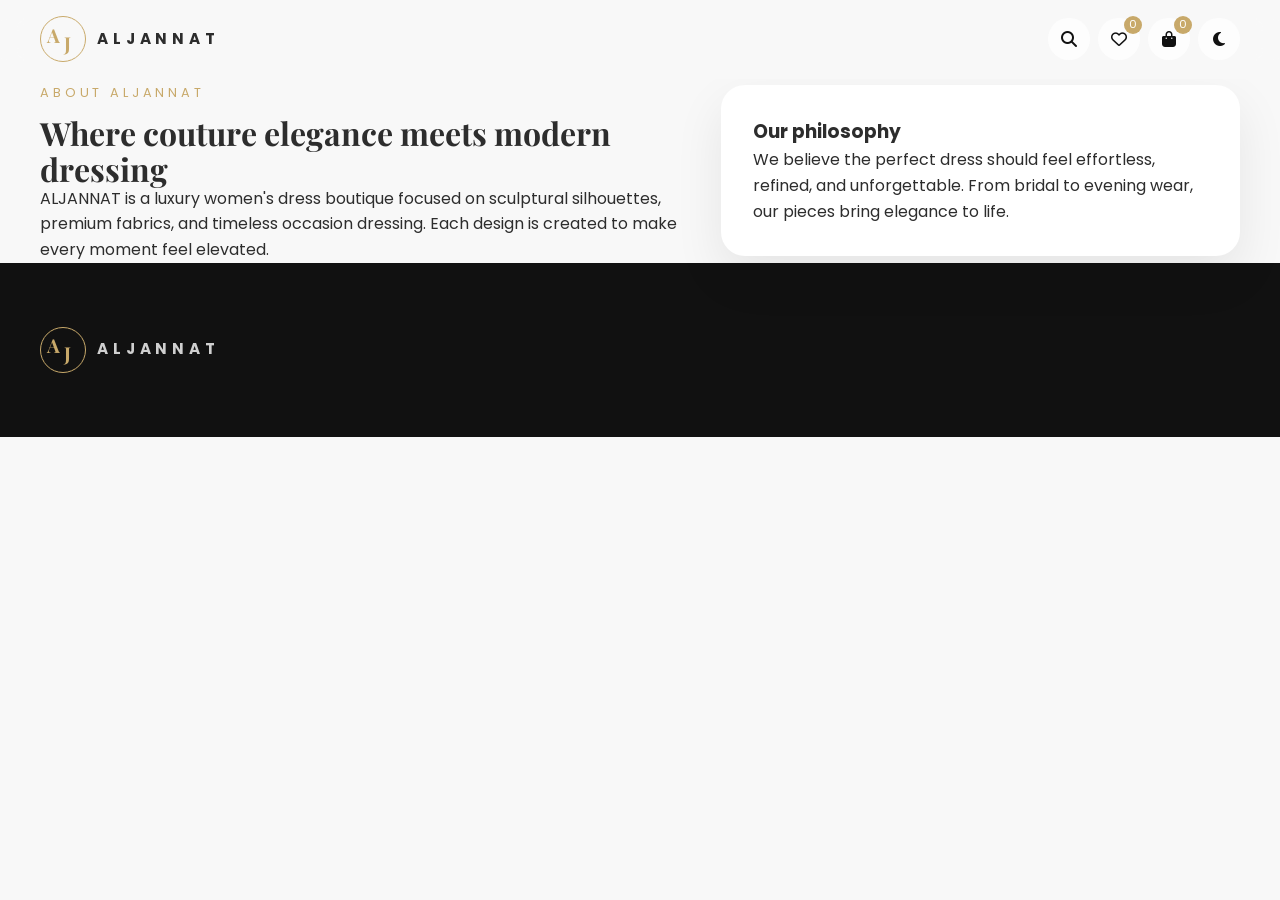
==== about.html @ 2c660793 "Initial project upload" ====
<!DOCTYPE html>
<html lang="en">
  <head>
    <meta charset="UTF-8" />
    <meta name="viewport" content="width=device-width, initial-scale=1.0" />
    <title>About | ALJANNAT</title>
    <meta name="description" content="Learn more about the ALJANNAT fashion philosophy and craft." />
    <link rel="preconnect" href="https://fonts.googleapis.com" />
    <link rel="preconnect" href="https://fonts.gstatic.com" crossorigin />
    <link href="https://fonts.googleapis.com/css2?family=Poppins:wght@300;400;500;600;700&family=Playfair+Display:wght@500;600;700;800&display=swap" rel="stylesheet" />
    <link rel="stylesheet" href="https://cdnjs.cloudflare.com/ajax/libs/font-awesome/6.5.2/css/all.min.css" />
    <link rel="stylesheet" href="css/style.css" />
    <link rel="stylesheet" href="css/responsive.css" />
    <link rel="stylesheet" href="css/animations.css" />
  </head>
  <body data-page="about">
    <div class="loading-screen" aria-hidden="true">
      <div class="loader"></div>
    </div>

    <div class="site-shell">
      <header class="site-header">
        <div class="container nav-wrap">
          <a href="index.html" class="brand" aria-label="ALJANNAT home">
            <span class="brand-mark">
              <span class="brand-a">A</span>
              <span class="brand-j">J</span>
            </span>
            <span class="brand-name">ALJANNAT</span>
          </a>
          <div class="nav-actions">
            <button class="icon-btn search-toggle" aria-label="Open search"><i class="fa-solid fa-magnifying-glass"></i></button>
            <a href="wishlist.html" class="icon-btn"><i class="fa-regular fa-heart"></i><span class="count-pill wishlist-count">0</span></a>
            <a href="cart.html" class="icon-btn"><i class="fa-solid fa-bag-shopping"></i><span class="count-pill cart-count">0</span></a>
            <button class="icon-btn theme-toggle" aria-label="Toggle dark mode"><i class="fa-solid fa-moon"></i></button>
          </div>
        </div>
      </header>

      <main class="page-section">
        <div class="container about-grid">
          <div class="reveal">
            <p class="eyebrow">About ALJANNAT</p>
            <h1>Where couture elegance meets modern dressing</h1>
            <p>ALJANNAT is a luxury women's dress boutique focused on sculptural silhouettes, premium fabrics, and timeless occasion dressing. Each design is created to make every moment feel elevated.</p>
          </div>
          <div class="about-card reveal">
            <h3>Our philosophy</h3>
            <p>We believe the perfect dress should feel effortless, refined, and unforgettable. From bridal to evening wear, our pieces bring elegance to life.</p>
          </div>
        </div>
      </main>

      <footer class="site-footer">
        <div class="container footer-grid">
          <div>
            <a href="index.html" class="brand footer-brand">
              <span class="brand-mark">
                <span class="brand-a">A</span>
                <span class="brand-j">J</span>
              </span>
              <span class="brand-name">ALJANNAT</span>
            </a>
          </div>
        </div>
      </footer>
    </div>

    <div class="search-overlay" id="search-overlay" aria-hidden="true">
      <div class="search-panel">
        <button class="close-search" aria-label="Close search"><i class="fa-solid fa-xmark"></i></button>
        <div class="search-heading">
          <p class="eyebrow">Search dresses</p>
          <h2>Find your perfect look</h2>
        </div>
        <div class="search-input-wrap">
          <input type="text" id="global-search" placeholder="Search by style, collection, or name" />
          <i class="fa-solid fa-magnifying-glass"></i>
        </div>
        <div class="search-results" id="search-results"></div>
      </div>
    </div>

    <div class="toast" id="toast"></div>
    <button class="back-to-top" aria-label="Back to top"><i class="fa-solid fa-arrow-up"></i></button>

    <script src="js/storage.js"></script>
    <script src="js/products.js"></script>
    <script src="js/wishlist.js"></script>
    <script src="js/cart.js"></script>
    <script src="js/search.js"></script>
    <script src="js/app.js"></script>
  </body>
</html>
---- css/style.css ----
:root {
  --primary: #111111;
  --secondary: #ffffff;
  --accent: #c8a96a;
  --bg: #f8f8f8;
  --border: #eaeaea;
  --text: #2d2d2d;
  --shadow: 0 20px 50px rgba(17, 17, 17, 0.08);
  --radius: 24px;
  --radius-sm: 16px;
  --transition: 0.3s ease;
  --container: 1200px;
}

body.dark {
  --primary: #f8f8f8;
  --secondary: #111111;
  --accent: #d8b677;
  --bg: #060606;
  --border: #252525;
  --text: #e6e6e6;
  --shadow: 0 20px 60px rgba(0, 0, 0, 0.35);
}

* {
  box-sizing: border-box;
  margin: 0;
  padding: 0;
}

html {
  scroll-behavior: smooth;
}

body {
  font-family: 'Poppins', sans-serif;
  background: var(--bg);
  color: var(--text);
  line-height: 1.6;
  overflow-x: hidden;
}

img {
  width: 100%;
  display: block;
  object-fit: cover;
}

a {
  color: inherit;
  text-decoration: none;
}

button,
input,
select {
  font: inherit;
}

button {
  border: none;
  cursor: pointer;
  background: none;
}

.container {
  width: min(100% - 2rem, var(--container));
  margin: 0 auto;
}

.site-shell {
  min-height: 100vh;
}

.loading-screen {
  position: fixed;
  inset: 0;
  background: var(--secondary);
  display: flex;
  align-items: center;
  justify-content: center;
  z-index: 9999;
  transition: opacity 0.4s ease, visibility 0.4s ease;
}

.loading-screen.hidden {
  opacity: 0;
  visibility: hidden;
}

.loader {
  width: 56px;
  height: 56px;
  border: 3px solid rgba(200, 169, 106, 0.25);
  border-top-color: var(--accent);
  border-radius: 50%;
  animation: spin 0.9s linear infinite;
}

/* ===========================
   HEADER
=========================== */

.site-header {
  position: sticky;
  top: 0;
  z-index: 900;
  padding: 1rem 0;
  background: rgba(248, 248, 248, 0.86);
  backdrop-filter: blur(14px);
  transition: all var(--transition);
  border-bottom: 1px solid transparent;
}

body.dark .site-header {
  background: rgba(6, 6, 6, 0.86);
}

.site-header.scrolled {
  padding: 0.7rem 0;
  box-shadow: 0 10px 30px rgba(17, 17, 17, 0.05);
  border-color: var(--border);
}

.nav-wrap {
  display: flex;
  align-items: center;
  justify-content: space-between;
  gap: 1rem;
}

.brand {
  display: flex;
  align-items: center;
  gap: 0.7rem;
  font-weight: 700;
  letter-spacing: 0.3em;
  text-transform: uppercase;
}

.brand-mark {
  width: 46px;
  height: 46px;
  border: 1px solid var(--accent);
  display: grid;
  place-items: center;
  border-radius: 50%;
  position: relative;
  font-family: 'Playfair Display', serif;
  color: var(--accent);
  font-size: 1.2rem;
}

.brand-a,
.brand-j {
  position: absolute;
}

.brand-a {
  transform: translate(-7px, -4px);
}

.brand-j {
  transform: translate(7px, 4px);
}

.brand-name {
  font-size: 0.95rem;
}

.main-nav {
  display: flex;
  gap: 1.35rem;
  align-items: center;
}

.main-nav a {
  color: var(--primary);
  font-size: 0.95rem;
  position: relative;
  padding: 0.25rem 0;
}

.main-nav a::after {
  content: '';
  position: absolute;
  left: 0;
  bottom: -2px;
  width: 0;
  height: 1px;
  background: var(--accent);
  transition: width var(--transition);
}

.main-nav a:hover::after,
.main-nav a:focus-visible::after {
  width: 100%;
}

.nav-actions {
  display: flex;
  align-items: center;
  gap: 0.5rem;
}

.icon-btn {
  position: relative;
  width: 42px;
  height: 42px;
  display: grid;
  place-items: center;
  border-radius: 50%;
  background: rgba(255, 255, 255, 0.7);
  color: var(--primary);
  transition: transform var(--transition), background var(--transition);
}

body.dark .icon-btn {
  background: rgba(255, 255, 255, 0.08);
  color: var(--primary);
}

.icon-btn:hover {
  transform: translateY(-2px);
  background: rgba(200, 169, 106, 0.12);
}

.count-pill {
  position: absolute;
  top: -2px;
  right: -2px;
  min-width: 18px;
  height: 18px;
  padding: 0 4px;
  border-radius: 999px;
  background: var(--accent);
  color: var(--secondary);
  font-size: 0.7rem;
  display: grid;
  place-items: center;
}

.hamburger {
  display: none;
  flex-direction: column;
  gap: 4px;
  width: 42px;
  height: 42px;
  border-radius: 50%;
  background: rgba(255, 255, 255, 0.7);
  padding: 0.7rem;
}

.hamburger span {
  width: 100%;
  height: 2px;
  background: var(--primary);
  transition: transform var(--transition), opacity var(--transition);
}

body.dark .hamburger {
  background: rgba(255, 255, 255, 0.08);
}

.hamburger.active span:nth-child(1) {
  transform: translateY(6px) rotate(45deg);
}

.hamburger.active span:nth-child(2) {
  opacity: 0;
}

.hamburger.active span:nth-child(3) {
  transform: translateY(-6px) rotate(-45deg);
}

/* ===========================
   MEGA MENU
=========================== */

.mega-menu {
  position: absolute;
  left: 0;
  width: 100%;
  padding: 1.75rem 0 2rem;
  background: rgba(255, 255, 255, 0.96);
  border-bottom: 1px solid var(--border);
  box-shadow: var(--shadow);
  opacity: 0;
  visibility: hidden;
  transform: translateY(-10px);
  transition: all var(--transition);
  pointer-events: none;
}

body.dark .mega-menu {
  background: rgba(17, 17, 17, 0.97);
}

.mega-menu.open {
  opacity: 1;
  visibility: visible;
  transform: translateY(0);
  pointer-events: auto;
}

.mega-grid {
  display: grid;
  grid-template-columns: repeat(3, 1fr);
  gap: 2rem;
}

.mega-grid h4 {
  font-family: 'Playfair Display', serif;
  margin-bottom: 1rem;
  color: var(--primary);
}

.mega-grid ul {
  list-style: none;
  display: grid;
  gap: 0.7rem;
}

.mega-grid a {
  color: var(--text);
}

.mega-banners {
  display: grid;
  gap: 1rem;
}

.mega-banner {
  position: relative;
  min-height: 180px;
  overflow: hidden;
  border-radius: var(--radius-sm);
}

.mega-banner img {
  height: 100%;
  transition: transform var(--transition);
}

.mega-banner:hover img {
  transform: scale(1.05);
}

.mega-banner-content {
  position: absolute;
  inset: 0;
  background: linear-gradient(180deg, rgba(0,0,0,0.1), rgba(0,0,0,0.65));
  color: var(--secondary);
  padding: 1rem;
  display: flex;
  flex-direction: column;
  justify-content: end;
  gap: 0.35rem;
}

.mega-banner-content a {
  color: var(--accent);
  font-weight: 600;
}

/* ===========================
   HERO
=========================== */

.hero {
  position: relative;
  min-height: 100vh;
  overflow: hidden;
  display: grid;
  align-items: center;
}

.hero-slide {
  position: absolute;
  inset: 0;
  opacity: 0;
  transition: opacity 1s ease;
}

.hero-slide.active {
  opacity: 1;
}

.hero-slide img {
  width: 100%;
  height: 100%;
  object-fit: cover;
  filter: brightness(0.7);
}

.hero-overlay {
  position: absolute;
  inset: 0;
  background: linear-gradient(90deg, rgba(0,0,0,0.7), rgba(0,0,0,0.2));
}

.hero-content {
  position: relative;
  z-index: 2;
  color: var(--secondary);
  max-width: 700px;
  padding: 5rem 0;
}

.eyebrow {
  display: inline-block;
  font-size: 0.8rem;
  letter-spacing: 0.3em;
  text-transform: uppercase;
  color: var(--accent);
  margin-bottom: 0.75rem;
}

.hero h1,
.page-hero h1,
.section-head h2,
.newsletter h2,
.about-grid h1,
.contact-grid h1 {
  font-family: 'Playfair Display', serif;
  line-height: 1.1;
}

.hero h1 {
  font-size: clamp(2.5rem, 4vw, 4.3rem);
  margin-bottom: 1rem;
}

.hero p {
  font-size: 1rem;
  max-width: 620px;
  margin-bottom: 1.75rem;
}

.hero-buttons {
  display: flex;
  gap: 1rem;
  flex-wrap: wrap;
}

.btn {
  display: inline-flex;
  align-items: center;
  justify-content: center;
  min-height: 48px;
  padding: 0.85rem 1.4rem;
  border-radius: 999px;
  font-weight: 600;
  transition: transform var(--transition), background var(--transition), color var(--transition);
}

.btn:hover {
  transform: translateY(-2px);
}

.btn-primary {
  background: var(--accent);
  color: var(--secondary);
}

.btn-secondary {
  background: transparent;
  color: var(--secondary);
  border: 1px solid rgba(255,255,255,0.5);
}

.btn-block {
  width: 100%;
}

.hero-dots {
  position: absolute;
  bottom: 2rem;
  left: 50%;
  transform: translateX(-50%);
  z-index: 3;
  display: flex;
  gap: 0.6rem;
}

.hero-dots button {
  width: 12px;
  height: 12px;
  border-radius: 50%;
  background: rgba(255,255,255,0.6);
  border: 1px solid rgba(255,255,255,0.6);
}

.hero-dots button.active {
  background: var(--accent);
}

.scroll-indicator {
  position: absolute;
  left: 50%;
  bottom: 1.5rem;
  transform: translateX(-50%);
  z-index: 3;
  color: var(--secondary);
  display: flex;
  flex-direction: column;
  align-items: center;
  gap: 0.35rem;
  font-size: 0.82rem;
  letter-spacing: 0.15em;
  text-transform: uppercase;
}

/* ===========================
   SECTIONS
=========================== */

.section {
  padding: 5rem 0;
}

.section-head {
  display: flex;
  align-items: end;
  justify-content: space-between;
  margin-bottom: 2rem;
  gap: 1rem;
}

.section-head h2 {
  font-size: clamp(1.7rem, 2.4vw, 2.2rem);
  color: var(--primary);
}

.text-link {
  color: var(--accent);
  font-weight: 600;
}

.category-strip {
  display: grid;
  grid-template-columns: repeat(6, minmax(0, 1fr));
  gap: 1rem;
}

.category-card {
  background: var(--secondary);
  border-radius: var(--radius-sm);
  overflow: hidden;
  box-shadow: var(--shadow);
  transition: transform var(--transition), box-shadow var(--transition);
}

.category-card:hover {
  transform: translateY(-6px);
  box-shadow: 0 24px 55px rgba(17,17,17,0.12);
}

.category-card img {
  height: 180px;
}

.category-card h4 {
  padding: 1rem;
  font-size: 1rem;
  color: var(--primary);
}

.product-grid {
  display: grid;
  grid-template-columns: repeat(4, minmax(0, 1fr));
  gap: 1.2rem;
}

.product-card {
  background: var(--secondary);
  border-radius: var(--radius);
  overflow: hidden;
  box-shadow: var(--shadow);
  position: relative;
  transition: transform var(--transition), box-shadow var(--transition);
}

.product-card:hover {
  transform: translateY(-6px);
  box-shadow: 0 30px 55px rgba(17,17,17,0.14);
}

.product-media {
  position: relative;
  overflow: hidden;
}

.product-media img {
  height: 320px;
  transition: transform 0.8s ease, opacity 0.8s ease;
}

.product-card:hover .product-media img:first-child {
  opacity: 0;
}

.product-card:hover .product-media .hover-image {
  opacity: 1;
  transform: scale(1.02);
}

.hover-image {
  position: absolute;
  inset: 0;
  opacity: 0;
  transform: scale(1.01);
}

.badge {
  position: absolute;
  top: 1rem;
  left: 1rem;
  background: var(--accent);
  color: var(--secondary);
  padding: 0.4rem 0.65rem;
  border-radius: 999px;
  font-size: 0.75rem;
  z-index: 2;
}

.product-actions {
  position: absolute;
  top: 1rem;
  right: 1rem;
  display: flex;
  flex-direction: column;
  gap: 0.55rem;
  z-index: 2;
}

.action-btn {
  width: 38px;
  height: 38px;
  border-radius: 50%;
  background: rgba(255,255,255,0.9);
  color: var(--primary);
  display: grid;
  place-items: center;
}

.action-btn:hover {
  background: var(--secondary);
}

.product-body {
  padding: 1rem 1rem 1.2rem;
}

.product-title {
  font-size: 1rem;
  margin-bottom: 0.4rem;
  color: var(--primary);
}

.price-row {
  display: flex;
  align-items: baseline;
  gap: 0.6rem;
  margin-bottom: 0.55rem;
}

.current-price {
  font-weight: 700;
  color: var(--primary);
}

.old-price {
  color: #999;
  text-decoration: line-through;
  font-size: 0.9rem;
}

.rating-row {
  color: var(--accent);
  font-size: 0.9rem;
  margin-bottom: 0.75rem;
}

.meta-list {
  display: flex;
  flex-wrap: wrap;
  gap: 0.4rem;
  margin-bottom: 0.8rem;
}

.meta-pill {
  border: 1px solid var(--border);
  color: var(--text);
  border-radius: 999px;
  padding: 0.2rem 0.6rem;
  font-size: 0.76rem;
}

.stock-status {
  font-size: 0.84rem;
  color: #2f8f63;
  font-weight: 600;
}

.quick-add {
  margin-top: 0.9rem;
  padding: 0.75rem 0.85rem;
  border: 1px solid var(--border);
  border-radius: var(--radius-sm);
  background: var(--secondary);
  display: none;
}

.quick-add.active {
  display: block;
}

.quick-add .size-row,
.quick-add .color-row,
.quick-add .qty-row {
  display: flex;
  flex-wrap: wrap;
  gap: 0.45rem;
  margin-bottom: 0.6rem;
}

.quick-add button,
.quick-add select {
  border: 1px solid var(--border);
  border-radius: 999px;
  padding: 0.45rem 0.7rem;
  background: var(--secondary);
}

.quick-add button.active {
  background: var(--primary);
  color: var(--secondary);
}

/* ===========================
   PROMO BANNERS
=========================== */

.promo-banner {
  padding: 5rem 0;
  margin: 2rem 0 0;
  background-size: cover;
  background-position: center;
  position: relative;
}

.promo-banner::before {
  content: '';
  position: absolute;
  inset: 0;
  background: rgba(0,0,0,0.35);
}

.promo-content {
  position: relative;
  z-index: 1;
  max-width: 640px;
  color: var(--secondary);
}

.promo-bridal {
  background-image: url('https://images.unsplash.com/photo-1522337360788-8b13dee7a37e?auto=format&fit=crop&w=1400&q=80');
}

.promo-party {
  background-image: url('https://images.unsplash.com/photo-1487412912498-0447578fcca8?auto=format&fit=crop&w=1400&q=80');
}

.promo-content h3 {
  font-family: 'Playfair Display', serif;
  font-size: clamp(1.7rem, 2.3vw, 2.3rem);
  margin-bottom: 1rem;
}

/* ===========================
   NEWSLETTER
=========================== */

.newsletter {
  padding: 4rem 0 6rem;
}

.newsletter-inner {
  background: linear-gradient(135deg, rgba(17,17,17,0.95), rgba(200,169,106,0.95));
  border-radius: 32px;
  padding: 2.4rem;
  color: var(--secondary);
  display: flex;
  align-items: center;
  justify-content: space-between;
  gap: 2rem;
  box-shadow: var(--shadow);
}

.newsletter-form {
  display: flex;
  gap: 0.75rem;
  flex-wrap: wrap;
  min-width: min(100%, 420px);
}

.newsletter-form input {
  flex: 1;
  min-width: 220px;
  padding: 0.95rem 1rem;
  border-radius: 999px;
  border: 1px solid rgba(255,255,255,0.3);
  background: rgba(255,255,255,0.14);
  color: var(--secondary);
}

.newsletter-form input::placeholder {
  color: rgba(255,255,255,0.8);
}

/* ===========================
   FOOTER
=========================== */

.site-footer {
  background: var(--primary);
  color: rgba(255,255,255,0.86);
  padding: 4rem 0 1rem;
}

.footer-grid {
  display: grid;
  grid-template-columns: 1.4fr repeat(3, 1fr);
  gap: 2rem;
  margin-bottom: 2rem;
}

.footer-grid h4 {
  color: var(--secondary);
  margin-bottom: 0.75rem;
}

.footer-grid ul {
  list-style: none;
  display: grid;
  gap: 0.55rem;
}

.footer-grid a {
  color: rgba(255,255,255,0.8);
}

.footer-brand {
  color: var(--secondary);
  margin-bottom: 1rem;
}

.social-links {
  display: flex;
  gap: 0.75rem;
  margin-top: 1rem;
}

.social-links a {
  width: 40px;
  height: 40px;
  display: grid;
  place-items: center;
  border-radius: 50%;
  background: rgba(255,255,255,0.08);
}

.footer-bottom {
  border-top: 1px solid rgba(255,255,255,0.1);
  padding-top: 1rem;
}

.footer-bottom-inner {
  display: flex;
  justify-content: space-between;
  align-items: center;
  gap: 1rem;
}

.payment-icons {
  display: flex;
  gap: 0.6rem;
  font-size: 1.2rem;
}

.payment-modal,
.payment-confirmation-overlay,
.payment-status-screen,
.payment-result-screen {
  position: fixed;
  inset: 0;
  display: grid;
  place-items: center;
  z-index: 2000;
  opacity: 0;
  visibility: hidden;
  transition: opacity 0.35s ease, visibility 0.35s ease;
}

.payment-modal.open,
.payment-confirmation-overlay.open,
.payment-status-screen.open,
.payment-result-screen.open {
  opacity: 1;
  visibility: visible;
}

.payment-modal-backdrop,
.payment-confirmation-overlay,
.payment-status-screen,
.payment-result-screen {
  backdrop-filter: blur(14px);
  background: rgba(16, 16, 16, 0.55);
}

.payment-modal-card,
.payment-confirmation-card,
.payment-status-card,
.payment-result-card {
  width: min(100%, 960px);
  padding: 2rem;
  border-radius: var(--radius);
  background: rgba(255, 255, 255, 0.98);
  box-shadow: 0 24px 80px rgba(17, 17, 17, 0.16);
  backdrop-filter: blur(22px);
  border: 1px solid rgba(200, 169, 106, 0.18);
  position: relative;
  transform: translateY(24px);
  transition: transform 0.4s ease;
}

.payment-modal.open .payment-modal-card,
.payment-confirmation-overlay.open .payment-confirmation-card,
.payment-status-screen.open .payment-status-card,
.payment-result-screen.open .payment-result-card {
  transform: translateY(0);
}

.payment-modal-close {
  position: absolute;
  top: 1.3rem;
  right: 1.3rem;
  width: 44px;
  height: 44px;
  border-radius: 50%;
  background: rgba(17, 17, 17, 0.06);
  color: var(--primary);
  display: grid;
  place-items: center;
  border: 1px solid rgba(17, 17, 17, 0.08);
}

.payment-modal-header {
  max-width: 55rem;
  margin-bottom: 2rem;
}

.payment-modal-header .eyebrow {
  display: inline-flex;
  color: var(--accent);
  text-transform: uppercase;
  letter-spacing: 0.35em;
  font-size: 0.75rem;
  margin-bottom: 0.75rem;
}

.payment-modal-header h2 {
  font-size: clamp(2rem, 2.5vw, 2.8rem);
  margin-bottom: 0.9rem;
  letter-spacing: 0.02em;
}

.payment-modal-header p {
  color: #4f4f4f;
  max-width: 40rem;
}

.payment-method-grid {
  display: grid;
  gap: 1.4rem;
  grid-template-columns: repeat(2, minmax(0, 1fr));
}

.payment-card {
  background: #fff;
  border-radius: var(--radius-sm);
  padding: 1.6rem;
  border: 1px solid rgba(0, 0, 0, 0.05);
  box-shadow: 0 18px 65px rgba(17, 17, 17, 0.06);
  transition: transform var(--transition), border-color var(--transition), box-shadow var(--transition);
  display: grid;
  gap: 1.2rem;
  text-align: left;
  color: var(--primary);
  position: relative;
  overflow: hidden;
}

.payment-card:hover {
  transform: translateY(-8px);
  border-color: rgba(200, 169, 106, 0.5);
  box-shadow: 0 26px 80px rgba(17, 17, 17, 0.12);
}

.payment-card.selected {
  border-color: var(--accent);
  box-shadow: 0 26px 100px rgba(200, 169, 106, 0.25);
}

.payment-card-top {
  display: flex;
  align-items: center;
  gap: 1rem;
}

.payment-card-icon {
  width: 56px;
  height: 56px;
  display: grid;
  place-items: center;
  border-radius: 18px;
  background: rgba(200, 169, 106, 0.12);
  color: var(--accent);
  font-size: 1.35rem;
}

.payment-card h3 {
  font-size: 1.1rem;
  margin-bottom: 0.45rem;
}

.payment-card p {
  color: #555;
  font-size: 0.95rem;
  line-height: 1.75;
}

.payment-card-features {
  display: grid;
  gap: 0.65rem;
  padding: 0;
  list-style: none;
  color: #5a5a5a;
}

.payment-card-features li {
  display: flex;
  align-items: center;
  gap: 0.7rem;
  font-size: 0.95rem;
}

.payment-card-features li i {
  color: var(--accent);
  width: 20px;
  text-align: center;
}

.payment-card-footer {
  display: flex;
  align-items: center;
  justify-content: space-between;
  gap: 1rem;
}

.payment-badge {
  background: rgba(200, 169, 106, 0.12);
  color: var(--primary);
  padding: 0.55rem 0.9rem;
  border-radius: 999px;
  font-size: 0.82rem;
  letter-spacing: 0.03em;
}

.payment-check {
  width: 42px;
  height: 42px;
  display: grid;
  place-items: center;
  border-radius: 50%;
  background: rgba(17, 17, 17, 0.06);
  color: transparent;
  transition: background var(--transition), color var(--transition);
}

.payment-card.selected .payment-check {
  color: #fff;
  background: var(--accent);
}

.payment-modal-footer {
  display: flex;
  align-items: center;
  justify-content: space-between;
  gap: 1rem;
  margin-top: 1.6rem;
  flex-wrap: wrap;
}

.payment-notice {
  color: #555;
  max-width: 48rem;
  font-size: 0.97rem;
}

.payment-continue-btn {
  min-width: 220px;
}

.payment-confirmation-card,
.payment-status-card,
.payment-result-card {
  width: min(100%, 700px);
  padding: 2.2rem;
  background: rgba(255, 255, 255, 0.98);
  border-radius: var(--radius);
  box-shadow: 0 28px 90px rgba(17, 17, 17, 0.14);
  border: 1px solid rgba(200, 169, 106, 0.18);
}

.payment-confirmation-header {
  margin-bottom: 1.4rem;
}

.payment-confirmation-header .eyebrow {
  display: inline-flex;
  color: var(--accent);
  letter-spacing: 0.25em;
  text-transform: uppercase;
  font-size: 0.78rem;
  margin-bottom: 0.65rem;
}

.payment-confirmation-header h2 {
  font-size: clamp(1.9rem, 2.2vw, 2.4rem);
  margin-bottom: 0.6rem;
}

.payment-confirmation-details {
  display: grid;
  gap: 1rem;
  margin-bottom: 1.8rem;
}

.payment-confirmation-details div {
  display: flex;
  justify-content: space-between;
  border-bottom: 1px solid rgba(17, 17, 17, 0.06);
  padding-bottom: 0.95rem;
}

.payment-confirmation-details span {
  color: #5a5a5a;
}

.payment-confirmation-actions {
  display: flex;
  gap: 1rem;
  flex-wrap: wrap;
}

.payment-status-card {
  text-align: center;
  padding: 3rem 2.2rem;
}

.payment-status-loader {
  width: 96px;
  height: 96px;
  margin: 0 auto 1.5rem;
  border-radius: 50%;
  background: rgba(200, 169, 106, 0.14);
  display: grid;
  place-items: center;
}

.loader-circle {
  width: 30px;
  height: 30px;
  border-radius: 50%;
  background: var(--accent);
  animation: pulse 1.2s ease-in-out infinite;
}

.payment-status-card h2 {
  font-size: 2rem;
  margin-bottom: 0.85rem;
}

.payment-status-card p {
  color: #5a5a5a;
}

.payment-result-card.success {
  border-color: rgba(33, 153, 58, 0.22);
}

.payment-result-icon {
  width: 96px;
  height: 96px;
  margin: 0 auto 1.4rem;
  display: grid;
  place-items: center;
  border-radius: 50%;
  background: rgba(33, 153, 58, 0.12);
  color: #219b59;
  font-size: 2.4rem;
}

.payment-result-card h2 {
  text-align: center;
  margin-bottom: 0.75rem;
}

.payment-result-card p {
  text-align: center;
  color: #5a5a5a;
  margin-bottom: 1.8rem;
}

.payment-result-summary {
  display: grid;
  gap: 1rem;
  padding: 1.5rem 0;
  border-top: 1px solid rgba(17, 17, 17, 0.08);
  border-bottom: 1px solid rgba(17, 17, 17, 0.08);
  margin-bottom: 1.8rem;
}

.payment-result-summary div {
  display: flex;
  justify-content: space-between;
  gap: 1rem;
}

.payment-result-summary span {
  color: #5a5a5a;
}

.payment-result-actions {
  display: grid;
  grid-template-columns: repeat(2, minmax(0, 1fr));
  gap: 0.95rem;
  margin-bottom: 1.4rem;
}

.payment-result-actions .btn {
  width: 100%;
}

.payment-result-note {
  color: #5a5a5a;
  font-size: 0.95rem;
  text-align: center;
}

.bank-transfer-form {
  display: grid;
  gap: 1rem;
  margin-top: 1.4rem;
  padding: 1.5rem;
  border-radius: var(--radius-sm);
  background: rgba(248, 248, 248, 0.7);
}

.bank-transfer-form label {
  display: grid;
  gap: 0.55rem;
  color: var(--text);
  font-size: 0.95rem;
}

.bank-transfer-form input,
.bank-transfer-form textarea {
  width: 100%;
  padding: 1rem 1.1rem;
  border: 1px solid rgba(17, 17, 17, 0.1);
  border-radius: 16px;
  background: #fff;
  color: var(--primary);
}

.bank-transfer-form textarea {
  min-height: 120px;
  resize: vertical;
}

.bank-transfer-text {
  color: #575757;
  font-size: 0.96rem;
}

.btn-outline {
  border: 1px solid rgba(17, 17, 17, 0.12);
  background: transparent;
  color: var(--primary);
}

body.modal-open {
  overflow: hidden;
}

@keyframes pulse {
  0%, 100% { transform: scale(1); opacity: 0.8; }
  50% { transform: scale(1.25); opacity: 1; }
}

@media (max-width: 900px) {
  .payment-method-grid {
    grid-template-columns: 1fr;
  }

  .payment-modal-card,
  .payment-confirmation-card,
  .payment-status-card,
  .payment-result-card {
    width: min(100%, 92vw);
  }

  .payment-result-actions {
    grid-template-columns: 1fr;
  }
}

@media (max-width: 560px) {
  .payment-modal-card,
  .payment-confirmation-card,
  .payment-status-card,
  .payment-result-card {
    padding: 1.6rem;
  }
}

}

.page-hero {
  padding: 2rem 0 2.4rem;
}

.page-hero h1 {
  font-size: clamp(2rem, 3vw, 2.8rem);
  margin-bottom: 0.8rem;
  color: var(--primary);
}

.collection-layout {
  display: grid;
  grid-template-columns: 280px 1fr;
  gap: 2rem;
}

.filters-panel {
  background: var(--secondary);
  border-radius: var(--radius);
  padding: 1.25rem;
  box-shadow: var(--shadow);
  height: fit-content;
}

.filter-block {
  padding-bottom: 1rem;
  margin-bottom: 1rem;
  border-bottom: 1px solid var(--border);
}

.filter-block:last-child {
  border-bottom: none;
  margin-bottom: 0;
  padding-bottom: 0;
}

.filter-block h3 {
  margin-bottom: 0.75rem;
  color: var(--primary);
}

.filter-block label {
  display: flex;
  gap: 0.55rem;
  margin-bottom: 0.5rem;
  color: var(--text);
}

.toolbar {
  display: flex;
  align-items: center;
  justify-content: space-between;
  gap: 1rem;
  margin-bottom: 1.25rem;
  background: var(--secondary);
  padding: 1rem 1.2rem;
  border-radius: var(--radius-sm);
  box-shadow: var(--shadow);
}

.toolbar-actions {
  display: flex;
  gap: 0.7rem;
  align-items: center;
}

.toolbar select {
  padding: 0.7rem 0.9rem;
  border-radius: 999px;
  border: 1px solid var(--border);
  background: var(--secondary);
}

.pagination {
  display: flex;
  justify-content: center;
  gap: 0.7rem;
  margin-top: 2rem;
}

/* ===========================
   PRODUCT PAGE
=========================== */

.product-detail-layout {
  display: grid;
  grid-template-columns: 1.1fr 0.9fr;
  gap: 2rem;
}

.product-gallery {
  background: var(--secondary);
  border-radius: var(--radius);
  padding: 1rem;
  box-shadow: var(--shadow);
}

.gallery-main img {
  height: 480px;
  border-radius: var(--radius-sm);
}

.gallery-thumbs {
  display: flex;
  gap: 0.75rem;
  margin-top: 1rem;
}

.gallery-thumbs img {
  width: 90px;
  height: 90px;
  border-radius: 14px;
  border: 1px solid var(--border);
  cursor: pointer;
}

.product-info {
  padding: 0.5rem 0;
}

.product-info h1 {
  font-family: 'Playfair Display', serif;
  font-size: clamp(1.9rem, 3vw, 2.6rem);
  margin-bottom: 0.8rem;
}

.detail-block {
  margin-top: 1.2rem;
  padding-top: 1rem;
  border-top: 1px solid var(--border);
}

.detail-block h3 {
  margin-bottom: 0.25rem;
  color: var(--primary);
}

.detail-actions {
  display: flex;
  gap: 1rem;
  flex-wrap: wrap;
  margin-top: 1.5rem;
}

.about-grid,
.contact-grid {
  display: grid;
  grid-template-columns: 1fr 0.8fr;
  gap: 2rem;
  align-items: center;
}

.about-card,
.contact-card {
  background: var(--secondary);
  border-radius: var(--radius);
  padding: 2rem;
  box-shadow: var(--shadow);
}

.search-page-box {
  background: var(--secondary);
  border-radius: var(--radius);
  padding: 1rem;
  margin-bottom: 1.5rem;
  box-shadow: var(--shadow);
}

.search-page-box input,
.search-input-wrap input {
  width: 100%;
  padding: 0.95rem 1rem;
  border-radius: 999px;
  border: 1px solid var(--border);
  background: var(--secondary);
}

.search-input-wrap {
  position: relative;
  margin-top: 1rem;
}

.search-input-wrap i {
  position: absolute;
  right: 1rem;
  top: 50%;
  transform: translateY(-50%);
  color: var(--accent);
}

.search-overlay {
  position: fixed;
  inset: 0;
  background: rgba(17,17,17,0.82);
  display: grid;
  place-items: center;
  padding: 2rem;
  z-index: 1000;
  opacity: 0;
  visibility: hidden;
  transition: all var(--transition);
}

.search-overlay.open {
  opacity: 1;
  visibility: visible;
}

.search-panel {
  width: min(100%, 760px);
  background: var(--secondary);
  border-radius: 30px;
  padding: 2rem;
  position: relative;
  box-shadow: var(--shadow);
}

.close-search {
  position: absolute;
  top: 1rem;
  right: 1rem;
  width: 42px;
  height: 42px;
  border-radius: 50%;
  background: var(--bg);
  color: var(--primary);
}

.search-results {
  display: grid;
  gap: 0.9rem;
  margin-top: 1rem;
}

.search-result-item {
  display: flex;
  justify-content: space-between;
  align-items: center;
  padding: 0.9rem 1rem;
  border-radius: 16px;
  background: var(--bg);
}

.cart-layout {
  display: grid;
  grid-template-columns: 1.3fr 0.7fr;
  gap: 2rem;
}

.cart-items {
  display: grid;
  gap: 1rem;
}

.cart-item {
  display: flex;
  justify-content: space-between;
  align-items: center;
  background: var(--secondary);
  border-radius: var(--radius);
  padding: 1rem;
  box-shadow: var(--shadow);
}

.cart-item img {
  width: 90px;
  height: 90px;
  border-radius: 16px;
  margin-right: 1rem;
}

.cart-item-info {
  display: flex;
  align-items: center;
  flex: 1;
}

.cart-summary {
  background: var(--secondary);
  border-radius: var(--radius);
  padding: 1.4rem;
  box-shadow: var(--shadow);
  height: fit-content;
}

.summary-row {
  display: flex;
  justify-content: space-between;
  margin: 0.7rem 0;
}

.summary-row.total {
  padding-top: 0.8rem;
  border-top: 1px solid var(--border);
  font-size: 1.08rem;
}

.modal-backdrop {
  position: fixed;
  inset: 0;
  background: rgba(0,0,0,0.68);
  z-index: 1100;
  opacity: 0;
  visibility: hidden;
  transition: all var(--transition);
}

.modal-backdrop.open {
  opacity: 1;
  visibility: visible;
}

.toast {
  position: fixed;
  bottom: 1.4rem;
  right: 1.4rem;
  background: var(--primary);
  color: var(--secondary);
  padding: 0.9rem 1.1rem;
  border-radius: 999px;
  z-index: 1200;
  opacity: 0;
  transform: translateY(16px);
  transition: all var(--transition);
}

.toast.show {
  opacity: 1;
  transform: translateY(0);
}

.back-to-top {
  position: fixed;
  right: 1.4rem;
  bottom: 5rem;
  width: 48px;
  height: 48px;
  border-radius: 50%;
  background: var(--accent);
  color: var(--secondary);
  box-shadow: var(--shadow);
  opacity: 0;
  visibility: hidden;
  transition: all var(--transition);
  z-index: 900;
}

.back-to-top.show {
  opacity: 1;
  visibility: visible;
}

.reveal {
  opacity: 0;
  transform: translateY(24px);
  transition: all 0.75s ease;
}

.reveal.visible {
  opacity: 1;
  transform: translateY(0);
}

@keyframes spin {
  to { transform: rotate(360deg); }
}
---- css/responsive.css ----
/* ===========================
   RESPONSIVE DESIGN
=========================== */

@media (max-width: 1100px) {
  .main-nav {
    display: none;
    position: absolute;
    top: 78px;
    right: 1rem;
    background: var(--secondary);
    border: 1px solid var(--border);
    border-radius: 20px;
    padding: 1rem;
    box-shadow: var(--shadow);
    flex-direction: column;
    align-items: flex-start;
    min-width: 220px;
  }

  .main-nav.open-mobile {
    display: flex;
  }

  .hamburger {
    display: flex;
  }

  .product-grid {
    grid-template-columns: repeat(3, minmax(0, 1fr));
  }

  .category-strip {
    grid-template-columns: repeat(4, minmax(0, 1fr));
  }
}

@media (max-width: 900px) {
  .collection-layout,
  .cart-layout,
  .product-detail-layout,
  .about-grid,
  .contact-grid {
    grid-template-columns: 1fr;
  }

  .footer-grid {
    grid-template-columns: repeat(2, 1fr);
  }

  .newsletter-inner {
    flex-direction: column;
    align-items: flex-start;
  }
}

@media (max-width: 760px) {
  .product-grid {
    grid-template-columns: repeat(2, minmax(0, 1fr));
  }

  .category-strip {
    grid-template-columns: repeat(3, minmax(0, 1fr));
  }

  .toolbar {
    flex-direction: column;
    align-items: flex-start;
  }

  .footer-bottom-inner {
    flex-direction: column;
    align-items: flex-start;
  }
}

@media (max-width: 560px) {
  .container {
    width: min(100% - 1rem, var(--container));
  }

  .nav-wrap {
    gap: 0.6rem;
  }

  .brand-name {
    display: none;
  }

  .product-grid {
    grid-template-columns: 1fr;
  }

  .category-strip {
    grid-template-columns: repeat(2, minmax(0, 1fr));
  }

  .hero-content {
    padding: 3rem 0;
  }

  .newsletter-inner,
  .search-panel,
  .filters-panel,
  .cart-summary,
  .product-gallery {
    padding: 1rem;
  }

  .footer-grid {
    grid-template-columns: 1fr;
  }

  .cart-item {
    flex-direction: column;
    align-items: flex-start;
  }
}
---- css/animations.css ----
/* ===========================
   ANIMATIONS
=========================== */

@keyframes floatIn {
  from {
    opacity: 0;
    transform: translateY(20px);
  }
  to {
    opacity: 1;
    transform: translateY(0);
  }
}

@keyframes pulseSoft {
  0%, 100% {
    transform: scale(1);
  }
  50% {
    transform: scale(1.03);
  }
}

.reveal.visible {
  animation: floatIn 0.8s ease forwards;
}

.product-card:hover .product-media img {
  animation: pulseSoft 1.1s ease infinite;
}
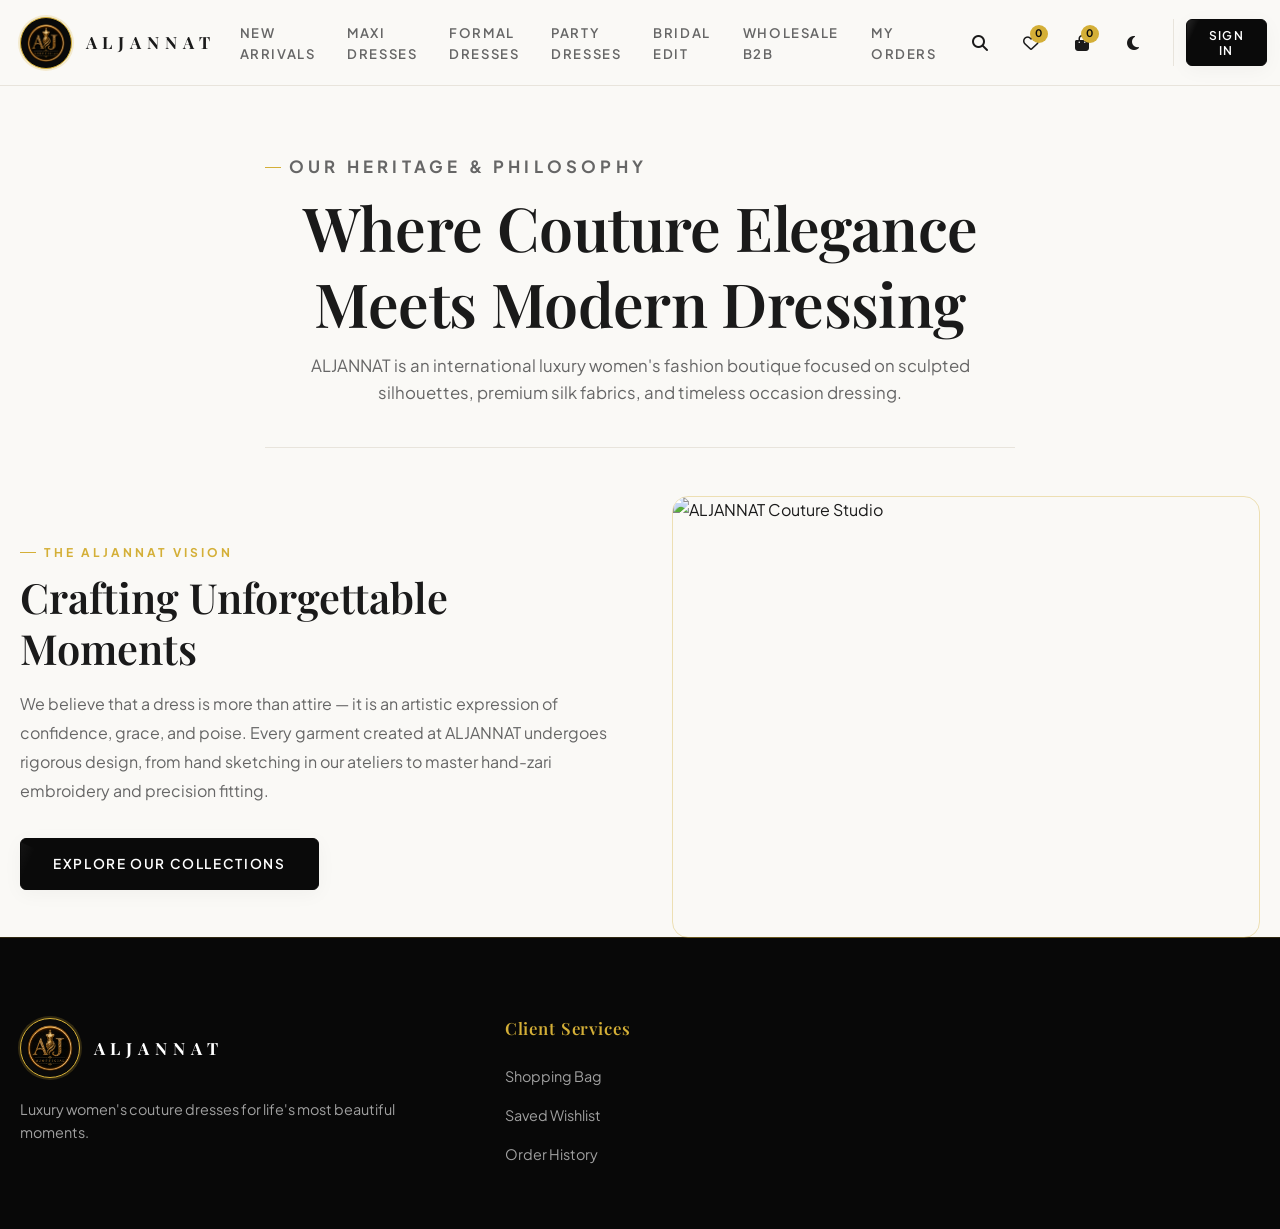
==== commit bf23e0d1: "Elevate ALJANNAT frontend to luxury fashion storefront" ====
--- a/about.html
+++ b/about.html
@@ -3,50 +3,73 @@
   <head>
     <meta charset="UTF-8" />
     <meta name="viewport" content="width=device-width, initial-scale=1.0" />
-    <title>About | ALJANNAT</title>
-    <meta name="description" content="Learn more about the ALJANNAT fashion philosophy and craft." />
+    <title>About Us | ALJANNAT Luxury Fashion</title>
+    <meta name="description" content="Learn more about the ALJANNAT fashion philosophy, heritage, and couture craft." />
     <link rel="preconnect" href="https://fonts.googleapis.com" />
     <link rel="preconnect" href="https://fonts.gstatic.com" crossorigin />
-    <link href="https://fonts.googleapis.com/css2?family=Poppins:wght@300;400;500;600;700&family=Playfair+Display:wght@500;600;700;800&display=swap" rel="stylesheet" />
+    <link href="https://fonts.googleapis.com/css2?family=Cormorant+Garamond:ital,wght@0,400;0,500;0,600;0,700;1,400&family=Playfair+Display:ital,wght@0,400;0,500;0,600;0,700;0,800;1,400&family=Plus+Jakarta+Sans:wght@300;400;500;600;700&display=swap" rel="stylesheet" />
     <link rel="stylesheet" href="https://cdnjs.cloudflare.com/ajax/libs/font-awesome/6.5.2/css/all.min.css" />
     <link rel="stylesheet" href="css/style.css" />
     <link rel="stylesheet" href="css/responsive.css" />
     <link rel="stylesheet" href="css/animations.css" />
+    <link rel="icon" href="logo.png" type="image/png" />
   </head>
   <body data-page="about">
     <div class="loading-screen" aria-hidden="true">
       <div class="loader"></div>
+      <p style="font-family: var(--font-serif); letter-spacing: 0.3em; font-size: 0.9rem; color: var(--accent);">ALJANNAT LUXURY</p>
     </div>
 
     <div class="site-shell">
       <header class="site-header">
         <div class="container nav-wrap">
           <a href="index.html" class="brand" aria-label="ALJANNAT home">
-            <span class="brand-mark">
-              <span class="brand-a">A</span>
-              <span class="brand-j">J</span>
-            </span>
+            <img src="logo.png" alt="ALJANNAT" class="brand-logo" />
             <span class="brand-name">ALJANNAT</span>
           </a>
+
+          <nav class="main-nav" aria-label="Primary navigation">
+            <a href="collections.html?filter=new">New Arrivals</a>
+            <a href="collections.html?category=maxi">Maxi Dresses</a>
+            <a href="collections.html?category=formal">Formal Dresses</a>
+            <a href="collections.html?category=party">Party Dresses</a>
+            <a href="collections.html?collection=bridal">Bridal Edit</a>
+            <a href="wholesale.html">Wholesale B2B</a>
+            <a href="orders.html">My Orders</a>
+          </nav>
+
           <div class="nav-actions">
             <button class="icon-btn search-toggle" aria-label="Open search"><i class="fa-solid fa-magnifying-glass"></i></button>
             <a href="wishlist.html" class="icon-btn"><i class="fa-regular fa-heart"></i><span class="count-pill wishlist-count">0</span></a>
             <a href="cart.html" class="icon-btn"><i class="fa-solid fa-bag-shopping"></i><span class="count-pill cart-count">0</span></a>
             <button class="icon-btn theme-toggle" aria-label="Toggle dark mode"><i class="fa-solid fa-moon"></i></button>
+            <button class="hamburger" aria-label="Open menu" aria-expanded="false"><span></span><span></span><span></span></button>
           </div>
         </div>
       </header>
 
       <main class="page-section">
-        <div class="container about-grid">
-          <div class="reveal">
-            <p class="eyebrow">About ALJANNAT</p>
-            <h1>Where couture elegance meets modern dressing</h1>
-            <p>ALJANNAT is a luxury women's dress boutique focused on sculptural silhouettes, premium fabrics, and timeless occasion dressing. Each design is created to make every moment feel elevated.</p>
+        <div class="container">
+          <div class="page-hero reveal">
+            <p class="eyebrow">OUR HERITAGE & PHILOSOPHY</p>
+            <h1>Where Couture Elegance Meets Modern Dressing</h1>
+            <p>ALJANNAT is an international luxury women's fashion boutique focused on sculpted silhouettes, premium silk fabrics, and timeless occasion dressing.</p>
           </div>
-          <div class="about-card reveal">
-            <h3>Our philosophy</h3>
-            <p>We believe the perfect dress should feel effortless, refined, and unforgettable. From bridal to evening wear, our pieces bring elegance to life.</p>
+
+          <div style="display: grid; grid-template-columns: 1fr 1fr; gap: 4rem; margin-top: 3rem; align-items: center;" class="reveal">
+            <div>
+              <span class="eyebrow">THE ALJANNAT VISION</span>
+              <h2>Crafting Unforgettable Moments</h2>
+              <p style="color: var(--text-muted); line-height: 1.8; margin-top: 1rem;">
+                We believe that a dress is more than attire — it is an artistic expression of confidence, grace, and poise. Every garment created at ALJANNAT undergoes rigorous design, from hand sketching in our ateliers to master hand-zari embroidery and precision fitting.
+              </p>
+              <div style="margin-top: 2rem;">
+                <a href="collections.html" class="btn btn-primary">Explore Our Collections</a>
+              </div>
+            </div>
+            <div style="border-radius: var(--radius-lg); overflow: hidden; border: 1px solid var(--border-gold);">
+              <img src="https://images.unsplash.com/photo-1515886657613-9f3515b0c78f?auto=format&fit=crop&w=900&q=80" alt="ALJANNAT Couture Studio" style="aspect-ratio: 4/3; object-fit: cover;" />
+            </div>
           </div>
         </div>
       </main>
@@ -55,12 +78,18 @@
         <div class="container footer-grid">
           <div>
             <a href="index.html" class="brand footer-brand">
-              <span class="brand-mark">
-                <span class="brand-a">A</span>
-                <span class="brand-j">J</span>
-              </span>
-              <span class="brand-name">ALJANNAT</span>
+              <img src="logo.png" alt="ALJANNAT" class="brand-logo" />
+              <span class="brand-name" style="color: #fff;">ALJANNAT</span>
             </a>
+            <p style="color: #a0a0a0; font-size: 0.9rem; margin-top: 1rem;">Luxury women's couture dresses for life's most beautiful moments.</p>
+          </div>
+          <div>
+            <h4>Client Services</h4>
+            <ul>
+              <li><a href="cart.html">Shopping Bag</a></li>
+              <li><a href="wishlist.html">Saved Wishlist</a></li>
+              <li><a href="orders.html">Order History</a></li>
+            </ul>
           </div>
         </div>
       </footer>
@@ -70,11 +99,11 @@
       <div class="search-panel">
         <button class="close-search" aria-label="Close search"><i class="fa-solid fa-xmark"></i></button>
         <div class="search-heading">
-          <p class="eyebrow">Search dresses</p>
-          <h2>Find your perfect look</h2>
+          <p class="eyebrow">SEARCH DRESSES</p>
+          <h2>Find Your Perfect Look</h2>
         </div>
         <div class="search-input-wrap">
-          <input type="text" id="global-search" placeholder="Search by style, collection, or name" />
+          <input type="text" id="global-search" placeholder="Search by style, collection, or dress name..." />
           <i class="fa-solid fa-magnifying-glass"></i>
         </div>
         <div class="search-results" id="search-results"></div>
@@ -89,6 +118,7 @@
     <script src="js/wishlist.js"></script>
     <script src="js/cart.js"></script>
     <script src="js/search.js"></script>
+    <script src="js/auth.js"></script>
     <script src="js/app.js"></script>
   </body>
 </html>
--- a/css/style.css
+++ b/css/style.css
@@ -1,25 +1,52 @@
+@import url('https://fonts.googleapis.com/css2?family=Cormorant+Garamond:ital,wght@0,400;0,500;0,600;0,700;1,400&family=Playfair+Display:ital,wght@0,400;0,500;0,600;0,700;0,800;1,400&family=Plus+Jakarta+Sans:wght@300;400;500;600;700&display=swap');
+
 :root {
-  --primary: #111111;
+  --primary: #0a0a0a;
+  --primary-light: #181818;
   --secondary: #ffffff;
-  --accent: #c8a96a;
-  --bg: #f8f8f8;
-  --border: #eaeaea;
-  --text: #2d2d2d;
-  --shadow: 0 20px 50px rgba(17, 17, 17, 0.08);
-  --radius: 24px;
-  --radius-sm: 16px;
-  --transition: 0.3s ease;
-  --container: 1200px;
+  --accent: #d4af37;
+  --accent-dark: #b59228;
+  --accent-light: #f7f1df;
+  --accent-glow: rgba(212, 175, 55, 0.18);
+  --bg: #faf9f6;
+  --surface: #ffffff;
+  --surface-elevated: #ffffff;
+  --border: #e8e4dc;
+  --border-gold: rgba(212, 175, 55, 0.35);
+  --text: #1a1a1a;
+  --text-muted: #666666;
+  --text-light: #888888;
+  --shadow-sm: 0 4px 20px rgba(0, 0, 0, 0.04);
+  --shadow-md: 0 12px 35px rgba(0, 0, 0, 0.08);
+  --shadow-lg: 0 24px 60px rgba(0, 0, 0, 0.12);
+  --radius-sm: 6px;
+  --radius: 10px;
+  --radius-lg: 16px;
+  --transition: all 0.35s cubic-bezier(0.16, 1, 0.3, 1);
+  --font-serif: 'Playfair Display', Georgia, serif;
+  --font-display: 'Cormorant Garamond', serif;
+  --font-sans: 'Plus Jakarta Sans', -apple-system, BlinkMacSystemFont, sans-serif;
+  --container: 1280px;
 }
 
 body.dark {
-  --primary: #f8f8f8;
-  --secondary: #111111;
-  --accent: #d8b677;
-  --bg: #060606;
-  --border: #252525;
-  --text: #e6e6e6;
-  --shadow: 0 20px 60px rgba(0, 0, 0, 0.35);
+  --primary: #f5f5f5;
+  --primary-light: #e0e0e0;
+  --secondary: #080808;
+  --accent: #e5c158;
+  --accent-dark: #c5a037;
+  --accent-light: #2c2512;
+  --bg: #0d0d0d;
+  --surface: #141414;
+  --surface-elevated: #1e1e1e;
+  --border: #262626;
+  --border-gold: rgba(229, 193, 88, 0.35);
+  --text: #f0f0f0;
+  --text-muted: #999999;
+  --text-light: #777777;
+  --shadow-sm: 0 4px 20px rgba(0, 0, 0, 0.3);
+  --shadow-md: 0 12px 35px rgba(0, 0, 0, 0.4);
+  --shadow-lg: 0 24px 60px rgba(0, 0, 0, 0.5);
 }
 
 * {
@@ -33,11 +60,12 @@
 }
 
 body {
-  font-family: 'Poppins', sans-serif;
+  font-family: var(--font-sans);
   background: var(--bg);
   color: var(--text);
   line-height: 1.6;
   overflow-x: hidden;
+  -webkit-font-smoothing: antialiased;
 }
 
 img {
@@ -49,12 +77,11 @@
 a {
   color: inherit;
   text-decoration: none;
-}
-
-button,
-input,
-select {
-  font: inherit;
+  transition: var(--transition);
+}
+
+button, input, select, textarea {
+  font-family: var(--font-sans);
 }
 
 button {
@@ -64,378 +91,430 @@
 }
 
 .container {
-  width: min(100% - 2rem, var(--container));
+  width: min(100% - 2.5rem, var(--container));
   margin: 0 auto;
 }
 
 .site-shell {
   min-height: 100vh;
-}
-
+  display: flex;
+  flex-direction: column;
+}
+
+/* ==========================================
+   LOADING SCREEN & UTILITIES
+========================================== */
 .loading-screen {
   position: fixed;
   inset: 0;
   background: var(--secondary);
   display: flex;
+  flex-direction: column;
   align-items: center;
   justify-content: center;
+  gap: 1.5rem;
   z-index: 9999;
-  transition: opacity 0.4s ease, visibility 0.4s ease;
+  transition: opacity 0.5s ease, visibility 0.5s ease;
 }
 
 .loading-screen.hidden {
   opacity: 0;
   visibility: hidden;
+  pointer-events: none;
 }
 
 .loader {
-  width: 56px;
-  height: 56px;
-  border: 3px solid rgba(200, 169, 106, 0.25);
+  width: 52px;
+  height: 52px;
+  border: 2px solid rgba(212, 175, 55, 0.15);
   border-top-color: var(--accent);
   border-radius: 50%;
-  animation: spin 0.9s linear infinite;
-}
-
-/* ===========================
-   HEADER
-=========================== */
-
+  animation: spin 0.8s cubic-bezier(0.6, 0.2, 0.4, 0.8) infinite;
+}
+
+@keyframes spin {
+  to { transform: rotate(360deg); }
+}
+
+.eyebrow {
+  font-family: var(--font-sans);
+  font-size: 0.75rem;
+  font-weight: 700;
+  letter-spacing: 0.25em;
+  text-transform: uppercase;
+  color: var(--accent);
+  margin-bottom: 0.5rem;
+  display: flex;
+  align-items: center;
+  gap: 0.5rem;
+}
+
+.eyebrow::before {
+  content: '';
+  display: inline-block;
+  width: 16px;
+  height: 1px;
+  background: var(--accent);
+}
+
+h1, h2, h3, h4 {
+  font-family: var(--font-serif);
+  font-weight: 600;
+  line-height: 1.25;
+  color: var(--text);
+}
+
+h1 { font-size: clamp(2.2rem, 5vw, 3.8rem); letter-spacing: -0.01em; }
+h2 { font-size: clamp(1.8rem, 3.5vw, 2.6rem); }
+h3 { font-size: clamp(1.3rem, 2.5vw, 1.8rem); }
+h4 { font-size: 1.1rem; }
+
+/* Buttons */
+.btn {
+  display: inline-flex;
+  align-items: center;
+  justify-content: center;
+  gap: 0.75rem;
+  padding: 0.9rem 2rem;
+  font-size: 0.85rem;
+  font-weight: 600;
+  letter-spacing: 0.12em;
+  text-transform: uppercase;
+  border-radius: var(--radius-sm);
+  transition: var(--transition);
+  position: relative;
+  overflow: hidden;
+}
+
+.btn-primary {
+  background: var(--primary);
+  color: var(--secondary);
+  border: 1px solid var(--primary);
+  box-shadow: var(--shadow-sm);
+}
+
+body.dark .btn-primary {
+  background: var(--accent);
+  color: #0a0a0a;
+  border-color: var(--accent);
+}
+
+.btn-primary:hover {
+  background: var(--accent);
+  color: #0a0a0a;
+  border-color: var(--accent);
+  box-shadow: 0 8px 25px var(--accent-glow);
+  transform: translateY(-2px);
+}
+
+.btn-secondary {
+  background: transparent;
+  color: var(--text);
+  border: 1px solid var(--border);
+}
+
+.btn-secondary:hover {
+  border-color: var(--accent);
+  color: var(--accent);
+  background: rgba(212, 175, 55, 0.05);
+  transform: translateY(-2px);
+}
+
+.btn-outline-gold {
+  background: transparent;
+  color: var(--accent);
+  border: 1px solid var(--accent);
+}
+
+.btn-outline-gold:hover {
+  background: var(--accent);
+  color: #0a0a0a;
+  transform: translateY(-2px);
+}
+
+.btn-block {
+  width: 100%;
+}
+
+/* ==========================================
+   HEADER & NAVIGATION
+========================================== */
 .site-header {
   position: sticky;
   top: 0;
   z-index: 900;
-  padding: 1rem 0;
-  background: rgba(248, 248, 248, 0.86);
-  backdrop-filter: blur(14px);
-  transition: all var(--transition);
-  border-bottom: 1px solid transparent;
+  background: rgba(250, 249, 246, 0.92);
+  backdrop-filter: blur(20px);
+  -webkit-backdrop-filter: blur(20px);
+  border-bottom: 1px solid var(--border);
+  transition: var(--transition);
 }
 
 body.dark .site-header {
-  background: rgba(6, 6, 6, 0.86);
+  background: rgba(13, 13, 13, 0.92);
 }
 
 .site-header.scrolled {
-  padding: 0.7rem 0;
-  box-shadow: 0 10px 30px rgba(17, 17, 17, 0.05);
-  border-color: var(--border);
+  box-shadow: var(--shadow-md);
+  border-bottom-color: var(--border-gold);
 }
 
 .nav-wrap {
   display: flex;
   align-items: center;
   justify-content: space-between;
-  gap: 1rem;
+  height: 85px;
+  gap: 1.5rem;
 }
 
 .brand {
   display: flex;
   align-items: center;
-  gap: 0.7rem;
+  gap: 0.85rem;
+  font-family: var(--font-serif);
   font-weight: 700;
   letter-spacing: 0.3em;
+  font-size: 1.1rem;
+  color: var(--text);
+}
+
+.brand-logo {
+  width: 52px;
+  height: 52px;
+  border-radius: 50%;
+  object-fit: contain;
+  background: #0a0a0a;
+  padding: 6px;
+  border: 1px solid var(--accent);
+  box-shadow: 0 0 0 2px rgba(212, 175, 55, 0.2);
+  transition: var(--transition);
+}
+
+.brand:hover .brand-logo {
+  transform: rotate(5deg) scale(1.05);
+  border-color: var(--accent-dark);
+}
+
+.brand-name {
+  font-family: var(--font-serif);
+  letter-spacing: 0.35em;
+  font-size: 1.05rem;
+  font-weight: 700;
+}
+
+/* Main Nav Links */
+.main-nav {
+  display: flex;
+  align-items: center;
+  gap: 2rem;
+}
+
+.main-nav a {
+  font-size: 0.82rem;
+  font-weight: 600;
+  letter-spacing: 0.12em;
   text-transform: uppercase;
-}
-
-.brand-mark {
-  width: 46px;
-  height: 46px;
-  border: 1px solid var(--accent);
-  display: grid;
-  place-items: center;
-  border-radius: 50%;
+  color: var(--text-muted);
   position: relative;
-  font-family: 'Playfair Display', serif;
-  color: var(--accent);
-  font-size: 1.2rem;
-}
-
-.brand-a,
-.brand-j {
-  position: absolute;
-}
-
-.brand-a {
-  transform: translate(-7px, -4px);
-}
-
-.brand-j {
-  transform: translate(7px, 4px);
-}
-
-.brand-name {
-  font-size: 0.95rem;
-}
-
-.main-nav {
-  display: flex;
-  gap: 1.35rem;
-  align-items: center;
-}
-
-.main-nav a {
-  color: var(--primary);
-  font-size: 0.95rem;
-  position: relative;
-  padding: 0.25rem 0;
+  padding: 0.5rem 0;
 }
 
 .main-nav a::after {
   content: '';
   position: absolute;
+  bottom: 0;
   left: 0;
-  bottom: -2px;
   width: 0;
-  height: 1px;
+  height: 2px;
   background: var(--accent);
-  transition: width var(--transition);
+  transition: var(--transition);
+}
+
+.main-nav a:hover,
+.main-nav a.active {
+  color: var(--text);
 }
 
 .main-nav a:hover::after,
-.main-nav a:focus-visible::after {
+.main-nav a.active::after {
   width: 100%;
 }
 
+/* Nav Action Icons */
 .nav-actions {
   display: flex;
   align-items: center;
-  gap: 0.5rem;
+  gap: 0.75rem;
 }
 
 .icon-btn {
-  position: relative;
   width: 42px;
   height: 42px;
-  display: grid;
-  place-items: center;
   border-radius: 50%;
-  background: rgba(255, 255, 255, 0.7);
-  color: var(--primary);
-  transition: transform var(--transition), background var(--transition);
-}
-
-body.dark .icon-btn {
-  background: rgba(255, 255, 255, 0.08);
-  color: var(--primary);
+  display: inline-flex;
+  align-items: center;
+  justify-content: center;
+  color: var(--text);
+  font-size: 1rem;
+  position: relative;
+  transition: var(--transition);
+  background: transparent;
+  border: 1px solid transparent;
 }
 
 .icon-btn:hover {
+  background: var(--surface);
+  border-color: var(--border);
+  color: var(--accent);
   transform: translateY(-2px);
-  background: rgba(200, 169, 106, 0.12);
 }
 
 .count-pill {
   position: absolute;
-  top: -2px;
-  right: -2px;
+  top: 2px;
+  right: 2px;
+  background: var(--accent);
+  color: #0a0a0a;
+  font-size: 0.65rem;
+  font-weight: 700;
   min-width: 18px;
   height: 18px;
+  border-radius: 99px;
+  display: flex;
+  align-items: center;
+  justify-content: center;
   padding: 0 4px;
-  border-radius: 999px;
-  background: var(--accent);
-  color: var(--secondary);
-  font-size: 0.7rem;
-  display: grid;
-  place-items: center;
+}
+
+/* Auth Widget in Header */
+.auth-widget {
+  display: flex;
+  align-items: center;
+  gap: 0.5rem;
+  margin-left: 0.5rem;
+  padding-left: 0.75rem;
+  border-left: 1px solid var(--border);
+}
+
+.auth-user-info {
+  display: flex;
+  flex-direction: column;
+  align-items: flex-end;
+  line-height: 1.2;
+}
+
+.auth-user {
+  font-size: 0.8rem;
+  font-weight: 600;
+  color: var(--text);
+}
+
+.auth-role-label {
+  font-size: 0.65rem;
+  font-weight: 700;
+  text-transform: uppercase;
+  letter-spacing: 0.1em;
+  color: var(--accent);
+}
+
+.auth-button {
+  padding: 0.45rem 1rem;
+  font-size: 0.75rem;
 }
 
 .hamburger {
   display: none;
   flex-direction: column;
-  gap: 4px;
-  width: 42px;
-  height: 42px;
-  border-radius: 50%;
-  background: rgba(255, 255, 255, 0.7);
-  padding: 0.7rem;
+  gap: 5px;
+  width: 36px;
+  height: 36px;
+  justify-content: center;
+  align-items: center;
+  cursor: pointer;
 }
 
 .hamburger span {
-  width: 100%;
+  width: 22px;
   height: 2px;
-  background: var(--primary);
-  transition: transform var(--transition), opacity var(--transition);
-}
-
-body.dark .hamburger {
-  background: rgba(255, 255, 255, 0.08);
-}
-
-.hamburger.active span:nth-child(1) {
-  transform: translateY(6px) rotate(45deg);
-}
-
-.hamburger.active span:nth-child(2) {
-  opacity: 0;
-}
-
-.hamburger.active span:nth-child(3) {
-  transform: translateY(-6px) rotate(-45deg);
-}
-
-/* ===========================
-   MEGA MENU
-=========================== */
-
-.mega-menu {
-  position: absolute;
-  left: 0;
-  width: 100%;
-  padding: 1.75rem 0 2rem;
-  background: rgba(255, 255, 255, 0.96);
-  border-bottom: 1px solid var(--border);
-  box-shadow: var(--shadow);
-  opacity: 0;
-  visibility: hidden;
-  transform: translateY(-10px);
-  transition: all var(--transition);
-  pointer-events: none;
-}
-
-body.dark .mega-menu {
-  background: rgba(17, 17, 17, 0.97);
-}
-
-.mega-menu.open {
-  opacity: 1;
-  visibility: visible;
-  transform: translateY(0);
-  pointer-events: auto;
-}
-
-.mega-grid {
-  display: grid;
-  grid-template-columns: repeat(3, 1fr);
-  gap: 2rem;
-}
-
-.mega-grid h4 {
-  font-family: 'Playfair Display', serif;
-  margin-bottom: 1rem;
-  color: var(--primary);
-}
-
-.mega-grid ul {
-  list-style: none;
-  display: grid;
-  gap: 0.7rem;
-}
-
-.mega-grid a {
-  color: var(--text);
-}
-
-.mega-banners {
-  display: grid;
-  gap: 1rem;
-}
-
-.mega-banner {
+  background: var(--text);
+  transition: var(--transition);
+}
+
+/* ==========================================
+   HERO SECTION
+========================================== */
+.hero {
   position: relative;
-  min-height: 180px;
+  min-height: calc(100vh - 85px);
+  max-height: 850px;
+  display: flex;
+  align-items: center;
+  background: #000;
   overflow: hidden;
-  border-radius: var(--radius-sm);
-}
-
-.mega-banner img {
-  height: 100%;
-  transition: transform var(--transition);
-}
-
-.mega-banner:hover img {
-  transform: scale(1.05);
-}
-
-.mega-banner-content {
+}
+
+.hero-slider {
   position: absolute;
   inset: 0;
-  background: linear-gradient(180deg, rgba(0,0,0,0.1), rgba(0,0,0,0.65));
-  color: var(--secondary);
-  padding: 1rem;
-  display: flex;
-  flex-direction: column;
-  justify-content: end;
-  gap: 0.35rem;
-}
-
-.mega-banner-content a {
-  color: var(--accent);
-  font-weight: 600;
-}
-
-/* ===========================
-   HERO
-=========================== */
-
-.hero {
-  position: relative;
-  min-height: 100vh;
-  overflow: hidden;
-  display: grid;
-  align-items: center;
+  width: 100%;
+  height: 100%;
 }
 
 .hero-slide {
   position: absolute;
   inset: 0;
   opacity: 0;
-  transition: opacity 1s ease;
+  visibility: hidden;
+  transition: opacity 1.2s cubic-bezier(0.16, 1, 0.3, 1), visibility 1.2s ease;
 }
 
 .hero-slide.active {
   opacity: 1;
+  visibility: visible;
 }
 
 .hero-slide img {
   width: 100%;
   height: 100%;
   object-fit: cover;
-  filter: brightness(0.7);
+  transform: scale(1.08);
+  transition: transform 7s ease-out;
+}
+
+.hero-slide.active img {
+  transform: scale(1);
 }
 
 .hero-overlay {
   position: absolute;
   inset: 0;
-  background: linear-gradient(90deg, rgba(0,0,0,0.7), rgba(0,0,0,0.2));
+  background: linear-gradient(180deg, rgba(0,0,0,0.3) 0%, rgba(0,0,0,0.65) 60%, rgba(0,0,0,0.85) 100%);
 }
 
 .hero-content {
   position: relative;
-  z-index: 2;
-  color: var(--secondary);
-  max-width: 700px;
-  padding: 5rem 0;
-}
-
-.eyebrow {
-  display: inline-block;
-  font-size: 0.8rem;
-  letter-spacing: 0.3em;
-  text-transform: uppercase;
-  color: var(--accent);
-  margin-bottom: 0.75rem;
-}
-
-.hero h1,
-.page-hero h1,
-.section-head h2,
-.newsletter h2,
-.about-grid h1,
-.contact-grid h1 {
-  font-family: 'Playfair Display', serif;
-  line-height: 1.1;
-}
-
-.hero h1 {
-  font-size: clamp(2.5rem, 4vw, 4.3rem);
-  margin-bottom: 1rem;
-}
-
-.hero p {
-  font-size: 1rem;
-  max-width: 620px;
-  margin-bottom: 1.75rem;
+  z-index: 10;
+  color: #ffffff;
+  max-width: 680px;
+  padding: 4rem 0;
+}
+
+.hero-content .eyebrow {
+  color: var(--accent);
+}
+
+.hero-content h1 {
+  color: #ffffff;
+  margin-bottom: 1.2rem;
+  font-size: clamp(2.5rem, 5.5vw, 4.2rem);
+  text-shadow: 0 4px 20px rgba(0,0,0,0.4);
+}
+
+.hero-content p {
+  font-size: 1.05rem;
+  color: rgba(255, 255, 255, 0.85);
+  margin-bottom: 2rem;
+  line-height: 1.7;
 }
 
 .hero-buttons {
@@ -444,1247 +523,1311 @@
   flex-wrap: wrap;
 }
 
-.btn {
-  display: inline-flex;
-  align-items: center;
-  justify-content: center;
-  min-height: 48px;
-  padding: 0.85rem 1.4rem;
-  border-radius: 999px;
-  font-weight: 600;
-  transition: transform var(--transition), background var(--transition), color var(--transition);
-}
-
-.btn:hover {
-  transform: translateY(-2px);
-}
-
-.btn-primary {
-  background: var(--accent);
-  color: var(--secondary);
-}
-
-.btn-secondary {
-  background: transparent;
-  color: var(--secondary);
-  border: 1px solid rgba(255,255,255,0.5);
-}
-
-.btn-block {
-  width: 100%;
-}
-
 .hero-dots {
   position: absolute;
-  bottom: 2rem;
+  bottom: 2.5rem;
   left: 50%;
   transform: translateX(-50%);
-  z-index: 3;
-  display: flex;
-  gap: 0.6rem;
+  z-index: 20;
+  display: flex;
+  gap: 0.75rem;
 }
 
 .hero-dots button {
-  width: 12px;
-  height: 12px;
+  width: 10px;
+  height: 10px;
   border-radius: 50%;
-  background: rgba(255,255,255,0.6);
-  border: 1px solid rgba(255,255,255,0.6);
+  background: rgba(255, 255, 255, 0.35);
+  border: 1px solid rgba(212, 175, 55, 0.5);
+  transition: var(--transition);
 }
 
 .hero-dots button.active {
+  width: 32px;
+  border-radius: 99px;
   background: var(--accent);
 }
 
-.scroll-indicator {
-  position: absolute;
-  left: 50%;
-  bottom: 1.5rem;
-  transform: translateX(-50%);
-  z-index: 3;
-  color: var(--secondary);
-  display: flex;
-  flex-direction: column;
-  align-items: center;
-  gap: 0.35rem;
+/* ==========================================
+   SECTIONS & CATEGORIES
+========================================== */
+.section {
+  padding: 5rem 0;
+}
+
+.section-head {
+  display: flex;
+  align-items: flex-end;
+  justify-content: space-between;
+  margin-bottom: 3rem;
+  gap: 2rem;
+}
+
+.text-link {
   font-size: 0.82rem;
+  font-weight: 700;
   letter-spacing: 0.15em;
   text-transform: uppercase;
-}
-
-/* ===========================
-   SECTIONS
-=========================== */
-
-.section {
-  padding: 5rem 0;
-}
-
-.section-head {
-  display: flex;
-  align-items: end;
-  justify-content: space-between;
-  margin-bottom: 2rem;
-  gap: 1rem;
-}
-
-.section-head h2 {
-  font-size: clamp(1.7rem, 2.4vw, 2.2rem);
-  color: var(--primary);
-}
-
-.text-link {
-  color: var(--accent);
-  font-weight: 600;
-}
-
+  color: var(--accent);
+  display: inline-flex;
+  align-items: center;
+  gap: 0.5rem;
+}
+
+.text-link:hover {
+  color: var(--text);
+  transform: translateX(3px);
+}
+
+/* Category Cards Grid */
 .category-strip {
   display: grid;
-  grid-template-columns: repeat(6, minmax(0, 1fr));
-  gap: 1rem;
+  grid-template-columns: repeat(auto-fill, minmax(240px, 1fr));
+  gap: 1.5rem;
 }
 
 .category-card {
-  background: var(--secondary);
-  border-radius: var(--radius-sm);
+  position: relative;
+  height: 340px;
+  border-radius: var(--radius);
   overflow: hidden;
-  box-shadow: var(--shadow);
-  transition: transform var(--transition), box-shadow var(--transition);
+  cursor: pointer;
+  border: 1px solid var(--border);
+  box-shadow: var(--shadow-sm);
+  transition: var(--transition);
+}
+
+.category-card img {
+  width: 100%;
+  height: 100%;
+  object-fit: cover;
+  transition: transform 0.8s cubic-bezier(0.16, 1, 0.3, 1);
+}
+
+.category-card::after {
+  content: '';
+  position: absolute;
+  inset: 0;
+  background: linear-gradient(180deg, rgba(0,0,0,0.05) 30%, rgba(0,0,0,0.85) 100%);
+  transition: var(--transition);
+}
+
+.category-card h4 {
+  position: absolute;
+  bottom: 1.5rem;
+  left: 1.5rem;
+  right: 1.5rem;
+  z-index: 10;
+  color: #ffffff;
+  font-size: 1.3rem;
+  font-family: var(--font-serif);
+  letter-spacing: 0.05em;
+  display: flex;
+  align-items: center;
+  justify-content: space-between;
+}
+
+.category-card h4::after {
+  content: '→';
+  font-family: var(--font-sans);
+  color: var(--accent);
+  opacity: 0;
+  transform: translateX(-10px);
+  transition: var(--transition);
 }
 
 .category-card:hover {
-  transform: translateY(-6px);
-  box-shadow: 0 24px 55px rgba(17,17,17,0.12);
-}
-
-.category-card img {
-  height: 180px;
-}
-
-.category-card h4 {
-  padding: 1rem;
-  font-size: 1rem;
-  color: var(--primary);
-}
-
+  transform: translateY(-5px);
+  border-color: var(--accent);
+  box-shadow: var(--shadow-md);
+}
+
+.category-card:hover img {
+  transform: scale(1.08);
+}
+
+.category-card:hover h4::after {
+  opacity: 1;
+  transform: translateX(0);
+}
+
+/* ==========================================
+   PRODUCT CARD UI
+========================================== */
 .product-grid {
   display: grid;
-  grid-template-columns: repeat(4, minmax(0, 1fr));
-  gap: 1.2rem;
+  grid-template-columns: repeat(auto-fill, minmax(280px, 1fr));
+  gap: 2rem;
 }
 
 .product-card {
-  background: var(--secondary);
+  background: var(--surface);
+  border: 1px solid var(--border);
   border-radius: var(--radius);
   overflow: hidden;
-  box-shadow: var(--shadow);
+  transition: var(--transition);
   position: relative;
-  transition: transform var(--transition), box-shadow var(--transition);
+  display: flex;
+  flex-direction: column;
 }
 
 .product-card:hover {
+  border-color: var(--border-gold);
+  box-shadow: var(--shadow-md);
   transform: translateY(-6px);
-  box-shadow: 0 30px 55px rgba(17,17,17,0.14);
 }
 
 .product-media {
   position: relative;
+  aspect-ratio: 3/4;
   overflow: hidden;
+  background: #f4f4f4;
 }
 
 .product-media img {
-  height: 320px;
-  transition: transform 0.8s ease, opacity 0.8s ease;
-}
-
-.product-card:hover .product-media img:first-child {
-  opacity: 0;
-}
-
-.product-card:hover .product-media .hover-image {
-  opacity: 1;
-  transform: scale(1.02);
-}
-
-.hover-image {
+  width: 100%;
+  height: 100%;
+  object-fit: cover;
+  transition: transform 0.7s cubic-bezier(0.16, 1, 0.3, 1), opacity 0.4s ease;
+}
+
+.product-media .hover-image {
   position: absolute;
   inset: 0;
   opacity: 0;
-  transform: scale(1.01);
+}
+
+.product-card:hover .product-media img:not(.hover-image) {
+  opacity: 0;
+  transform: scale(1.05);
+}
+
+.product-card:hover .product-media .hover-image {
+  opacity: 1;
+  transform: scale(1.05);
 }
 
 .badge {
   position: absolute;
   top: 1rem;
   left: 1rem;
-  background: var(--accent);
+  z-index: 10;
+  background: var(--primary);
   color: var(--secondary);
-  padding: 0.4rem 0.65rem;
-  border-radius: 999px;
-  font-size: 0.75rem;
-  z-index: 2;
+  font-size: 0.68rem;
+  font-weight: 700;
+  letter-spacing: 0.15em;
+  text-transform: uppercase;
+  padding: 0.35rem 0.85rem;
+  border-radius: 99px;
+  border: 1px solid var(--accent);
 }
 
 .product-actions {
   position: absolute;
   top: 1rem;
   right: 1rem;
+  z-index: 10;
   display: flex;
   flex-direction: column;
-  gap: 0.55rem;
-  z-index: 2;
+  gap: 0.5rem;
+  opacity: 0;
+  transform: translateX(10px);
+  transition: var(--transition);
+}
+
+.product-card:hover .product-actions {
+  opacity: 1;
+  transform: translateX(0);
 }
 
 .action-btn {
   width: 38px;
   height: 38px;
   border-radius: 50%;
-  background: rgba(255,255,255,0.9);
-  color: var(--primary);
+  background: var(--surface);
+  color: var(--text);
+  display: flex;
+  align-items: center;
+  justify-content: center;
+  box-shadow: var(--shadow-sm);
+  transition: var(--transition);
+}
+
+.action-btn:hover {
+  background: var(--accent);
+  color: #0a0a0a;
+}
+
+.action-btn.active {
+  color: #e63946;
+}
+
+.product-body {
+  padding: 1.5rem;
+  display: flex;
+  flex-direction: column;
+  flex-grow: 1;
+}
+
+.product-title {
+  font-size: 1.15rem;
+  font-weight: 600;
+  margin-bottom: 0.4rem;
+  color: var(--text);
+}
+
+.price-row {
+  display: flex;
+  align-items: center;
+  gap: 0.75rem;
+  margin-bottom: 0.5rem;
+}
+
+.current-price {
+  font-size: 1.1rem;
+  font-weight: 700;
+  color: var(--text);
+}
+
+.old-price {
+  font-size: 0.9rem;
+  color: var(--text-light);
+  text-decoration: line-through;
+}
+
+.rating-row {
+  display: flex;
+  align-items: center;
+  gap: 0.35rem;
+  font-size: 0.8rem;
+  color: var(--accent);
+  margin-bottom: 0.75rem;
+}
+
+.meta-list {
+  display: flex;
+  gap: 0.35rem;
+  flex-wrap: wrap;
+  margin-bottom: 0.5rem;
+}
+
+.meta-pill {
+  font-size: 0.7rem;
+  padding: 0.15rem 0.5rem;
+  border-radius: var(--radius-sm);
+  background: var(--bg);
+  border: 1px solid var(--border);
+  color: var(--text-muted);
+}
+
+.stock-status {
+  font-size: 0.75rem;
+  font-weight: 600;
+  color: #2a9d8f;
+  margin-bottom: 1rem;
+}
+
+.quick-add {
+  margin-top: auto;
+  padding-top: 1rem;
+  border-top: 1px dashed var(--border);
+  display: flex;
+  gap: 0.5rem;
+}
+
+.quick-add .btn {
+  flex-grow: 1;
+  padding: 0.65rem 1rem;
+  font-size: 0.78rem;
+}
+
+/* ==========================================
+   COLLECTIONS PAGE & FILTERS
+========================================== */
+.page-hero {
+  padding: 3.5rem 0 2.5rem;
+  border-bottom: 1px solid var(--border);
+  margin-bottom: 3rem;
+  text-align: center;
+  max-width: 750px;
+  margin-left: auto;
+  margin-right: auto;
+}
+
+.page-hero p {
+  color: var(--text-muted);
+  margin-top: 0.75rem;
+  font-size: 1.05rem;
+}
+
+.collection-layout {
   display: grid;
-  place-items: center;
-}
-
-.action-btn:hover {
-  background: var(--secondary);
-}
-
-.product-body {
-  padding: 1rem 1rem 1.2rem;
-}
-
-.product-title {
+  grid-template-columns: 260px 1fr;
+  gap: 3rem;
+  align-items: start;
+}
+
+.filters-panel {
+  background: var(--surface);
+  border: 1px solid var(--border);
+  border-radius: var(--radius);
+  padding: 1.75rem;
+  position: sticky;
+  top: 105px;
+}
+
+.filter-block {
+  margin-bottom: 1.75rem;
+  padding-bottom: 1.75rem;
+  border-bottom: 1px solid var(--border);
+}
+
+.filter-block:last-child {
+  margin-bottom: 0;
+  padding-bottom: 0;
+  border-bottom: none;
+}
+
+.filter-block h3 {
   font-size: 1rem;
-  margin-bottom: 0.4rem;
-  color: var(--primary);
-}
-
-.price-row {
-  display: flex;
-  align-items: baseline;
-  gap: 0.6rem;
-  margin-bottom: 0.55rem;
-}
-
-.current-price {
+  font-family: var(--font-sans);
   font-weight: 700;
-  color: var(--primary);
-}
-
-.old-price {
-  color: #999;
-  text-decoration: line-through;
-  font-size: 0.9rem;
-}
-
-.rating-row {
-  color: var(--accent);
-  font-size: 0.9rem;
+  text-transform: uppercase;
+  letter-spacing: 0.1em;
+  margin-bottom: 1rem;
+
+}
+
+.filter-block label {
+  display: flex;
+  align-items: center;
+  gap: 0.75rem;
+  font-size: 0.88rem;
+  color: var(--text-muted);
+  margin-bottom: 0.65rem;
+  cursor: pointer;
+  transition: var(--transition);
+}
+
+.filter-block label:hover {
+  color: var(--accent);
+}
+
+.filter-block input[type="checkbox"],
+.filter-block input[type="radio"] {
+  accent-color: var(--accent);
+  width: 16px;
+  height: 16px;
+}
+
+.toolbar {
+  display: flex;
+  align-items: center;
+  justify-content: space-between;
+  margin-bottom: 2rem;
+  padding: 1rem 1.5rem;
+  background: var(--surface);
+  border: 1px solid var(--border);
+  border-radius: var(--radius);
+}
+
+.toolbar-actions {
+  display: flex;
+  align-items: center;
+  gap: 1rem;
+}
+
+.toolbar-actions select {
+  padding: 0.5rem 1rem;
+  border-radius: var(--radius-sm);
+  border: 1px solid var(--border);
+  background: var(--surface);
+  color: var(--text);
+  font-size: 0.85rem;
+  cursor: pointer;
+}
+
+/* List View Grid Mode */
+.product-grid.list-view {
+  grid-template-columns: 1fr;
+}
+
+.product-grid.list-view .product-card {
+  flex-direction: row;
+}
+
+.product-grid.list-view .product-media {
+  width: 280px;
+  aspect-ratio: auto;
+}
+
+/* ==========================================
+   PRODUCT DETAIL PAGE
+========================================== */
+.product-detail-layout {
+  display: grid;
+  grid-template-columns: 1fr 1fr;
+  gap: 4rem;
+  margin-bottom: 5rem;
+}
+
+.product-gallery {
+  display: flex;
+  flex-direction: column;
+  gap: 1.25rem;
+}
+
+.gallery-main {
+  aspect-ratio: 3/4;
+  border-radius: var(--radius);
+  overflow: hidden;
+  background: #f4f4f4;
+  border: 1px solid var(--border);
+}
+
+.gallery-main img {
+  width: 100%;
+  height: 100%;
+  object-fit: cover;
+}
+
+.gallery-thumbs {
+  display: flex;
+  gap: 1rem;
+}
+
+.gallery-thumbs img {
+  width: 85px;
+  height: 110px;
+  border-radius: var(--radius-sm);
+  cursor: pointer;
+  border: 2px solid transparent;
+  transition: var(--transition);
+}
+
+.gallery-thumbs img:hover,
+.gallery-thumbs img.active {
+  border-color: var(--accent);
+}
+
+.product-info {
+  display: flex;
+  flex-direction: column;
+}
+
+.product-info h1 {
   margin-bottom: 0.75rem;
 }
 
-.meta-list {
-  display: flex;
-  flex-wrap: wrap;
-  gap: 0.4rem;
-  margin-bottom: 0.8rem;
-}
-
-.meta-pill {
-  border: 1px solid var(--border);
-  color: var(--text);
-  border-radius: 999px;
-  padding: 0.2rem 0.6rem;
-  font-size: 0.76rem;
-}
-
-.stock-status {
-  font-size: 0.84rem;
-  color: #2f8f63;
-  font-weight: 600;
-}
-
-.quick-add {
-  margin-top: 0.9rem;
-  padding: 0.75rem 0.85rem;
+.product-info .price-row {
+  margin: 1rem 0 1.5rem;
+}
+
+.product-info .current-price {
+  font-size: 1.8rem;
+  color: var(--accent);
+}
+
+.detail-block {
+  margin-top: 1.5rem;
+  padding-top: 1.5rem;
+  border-top: 1px solid var(--border);
+}
+
+.detail-block h3 {
+  font-size: 0.95rem;
+  font-family: var(--font-sans);
+  font-weight: 700;
+  text-transform: uppercase;
+  letter-spacing: 0.1em;
+  margin-bottom: 0.5rem;
+}
+
+.detail-block p {
+  color: var(--text-muted);
+  font-size: 0.92rem;
+}
+
+.detail-actions {
+  display: flex;
+  gap: 1rem;
+  margin-top: 2rem;
+}
+
+.detail-actions .btn {
+  flex-grow: 1;
+}
+
+/* Option Selectors */
+.swatch-group {
+  display: flex;
+  gap: 0.75rem;
+  margin-top: 0.75rem;
+}
+
+.swatch-btn {
+  padding: 0.5rem 1.25rem;
   border: 1px solid var(--border);
   border-radius: var(--radius-sm);
-  background: var(--secondary);
-  display: none;
-}
-
-.quick-add.active {
-  display: block;
-}
-
-.quick-add .size-row,
-.quick-add .color-row,
-.quick-add .qty-row {
-  display: flex;
-  flex-wrap: wrap;
-  gap: 0.45rem;
-  margin-bottom: 0.6rem;
-}
-
-.quick-add button,
-.quick-add select {
+  font-size: 0.85rem;
+  font-weight: 600;
+  transition: var(--transition);
+}
+
+.swatch-btn:hover,
+.swatch-btn.selected {
+  border-color: var(--accent);
+  background: var(--accent-light);
+  color: var(--accent-dark);
+}
+
+/* ==========================================
+   CART & CHECKOUT
+========================================== */
+.cart-layout {
+  display: grid;
+  grid-template-columns: 1fr 380px;
+  gap: 3rem;
+  align-items: start;
+}
+
+.cart-items {
+  display: flex;
+  flex-direction: column;
+  gap: 1.25rem;
+}
+
+.cart-item {
+  display: flex;
+  align-items: center;
+  justify-content: space-between;
+  padding: 1.5rem;
+  background: var(--surface);
   border: 1px solid var(--border);
-  border-radius: 999px;
-  padding: 0.45rem 0.7rem;
-  background: var(--secondary);
-}
-
-.quick-add button.active {
-  background: var(--primary);
-  color: var(--secondary);
-}
-
-/* ===========================
-   PROMO BANNERS
-=========================== */
-
-.promo-banner {
-  padding: 5rem 0;
-  margin: 2rem 0 0;
-  background-size: cover;
-  background-position: center;
-  position: relative;
-}
-
-.promo-banner::before {
-  content: '';
+  border-radius: var(--radius);
+  gap: 1.5rem;
+}
+
+.cart-item-info {
+  display: flex;
+  align-items: center;
+  gap: 1.5rem;
+}
+
+.cart-item-info img {
+  width: 90px;
+  height: 115px;
+  border-radius: var(--radius-sm);
+}
+
+.cart-summary {
+  background: var(--surface);
+  border: 1px solid var(--border-gold);
+  border-radius: var(--radius);
+  padding: 2rem;
+  box-shadow: var(--shadow-md);
+}
+
+.cart-summary h2 {
+  font-size: 1.4rem;
+  margin-bottom: 1.5rem;
+  padding-bottom: 1rem;
+  border-bottom: 1px solid var(--border);
+}
+
+.summary-row {
+  display: flex;
+  justify-content: space-between;
+  margin-bottom: 1rem;
+  font-size: 0.95rem;
+  color: var(--text-muted);
+}
+
+.summary-row.total {
+  font-size: 1.25rem;
+  font-weight: 700;
+  color: var(--text);
+  padding-top: 1rem;
+  border-top: 1px solid var(--border);
+  margin-top: 1rem;
+}
+
+.empty-state {
+  text-align: center;
+  padding: 4rem 2rem;
+  background: var(--surface);
+  border: 1px dashed var(--border);
+  border-radius: var(--radius);
+  color: var(--text-muted);
+}
+
+/* ==========================================
+   PAYMENT / CHECKOUT MODAL
+========================================== */
+.payment-modal {
+  position: fixed;
+  inset: 0;
+  z-index: 2000;
+  display: flex;
+  align-items: center;
+  justify-content: center;
+  opacity: 0;
+  visibility: hidden;
+  transition: var(--transition);
+}
+
+.payment-modal.open {
+  opacity: 1;
+  visibility: visible;
+}
+
+.payment-modal-backdrop {
   position: absolute;
   inset: 0;
-  background: rgba(0,0,0,0.35);
-}
-
-.promo-content {
+  background: rgba(0, 0, 0, 0.75);
+  backdrop-filter: blur(8px);
+}
+
+.payment-modal-card {
   position: relative;
-  z-index: 1;
-  max-width: 640px;
-  color: var(--secondary);
-}
-
-.promo-bridal {
-  background-image: url('https://images.unsplash.com/photo-1522337360788-8b13dee7a37e?auto=format&fit=crop&w=1400&q=80');
-}
-
-.promo-party {
-  background-image: url('https://images.unsplash.com/photo-1487412912498-0447578fcca8?auto=format&fit=crop&w=1400&q=80');
-}
-
-.promo-content h3 {
-  font-family: 'Playfair Display', serif;
-  font-size: clamp(1.7rem, 2.3vw, 2.3rem);
+  z-index: 10;
+  width: min(90%, 680px);
+  max-height: 90vh;
+  overflow-y: auto;
+  background: var(--surface);
+  border: 1px solid var(--border-gold);
+  border-radius: var(--radius-lg);
+  padding: 2.5rem;
+  box-shadow: var(--shadow-lg);
+}
+
+.payment-modal-close {
+  position: absolute;
+  top: 1.5rem;
+  right: 1.5rem;
+  font-size: 1.2rem;
+  color: var(--text-muted);
+}
+
+.payment-modal-header {
+  text-align: center;
+  margin-bottom: 2rem;
+}
+
+.payment-summary-details {
+  background: var(--bg);
+  padding: 1.25rem;
+  border-radius: var(--radius);
+  margin-bottom: 1.75rem;
+}
+
+.payment-method-grid {
+  display: grid;
+  grid-template-columns: 1fr 1fr;
+  gap: 1rem;
+  margin-bottom: 1.5rem;
+}
+
+.payment-card {
+  padding: 1.25rem;
+  border: 1px solid var(--border);
+  border-radius: var(--radius);
+  cursor: pointer;
+  transition: var(--transition);
+}
+
+.payment-card.selected {
+  border-color: var(--accent);
+  background: var(--accent-light);
+}
+
+.payment-card-top {
+  display: flex;
+  align-items: center;
+  gap: 1rem;
+}
+
+.payment-card-icon {
+  font-size: 1.5rem;
+  color: var(--accent);
+}
+
+.payment-method-fields label {
+  display: block;
   margin-bottom: 1rem;
 }
 
-/* ===========================
-   NEWSLETTER
-=========================== */
-
-.newsletter {
-  padding: 4rem 0 6rem;
-}
-
-.newsletter-inner {
-  background: linear-gradient(135deg, rgba(17,17,17,0.95), rgba(200,169,106,0.95));
-  border-radius: 32px;
-  padding: 2.4rem;
-  color: var(--secondary);
-  display: flex;
-  align-items: center;
-  justify-content: space-between;
-  gap: 2rem;
-  box-shadow: var(--shadow);
-}
-
-.newsletter-form {
-  display: flex;
-  gap: 0.75rem;
-  flex-wrap: wrap;
-  min-width: min(100%, 420px);
-}
-
-.newsletter-form input {
-  flex: 1;
-  min-width: 220px;
-  padding: 0.95rem 1rem;
-  border-radius: 999px;
-  border: 1px solid rgba(255,255,255,0.3);
-  background: rgba(255,255,255,0.14);
-  color: var(--secondary);
-}
-
-.newsletter-form input::placeholder {
-  color: rgba(255,255,255,0.8);
-}
-
-/* ===========================
-   FOOTER
-=========================== */
-
-.site-footer {
-  background: var(--primary);
-  color: rgba(255,255,255,0.86);
-  padding: 4rem 0 1rem;
-}
-
-.footer-grid {
+.payment-method-fields span {
+  display: block;
+  font-size: 0.8rem;
+  font-weight: 600;
+  text-transform: uppercase;
+  margin-bottom: 0.35rem;
+}
+
+.payment-method-fields input {
+  width: 100%;
+  padding: 0.75rem 1rem;
+  border: 1px solid var(--border);
+  border-radius: var(--radius-sm);
+  background: var(--surface);
+  color: var(--text);
+}
+
+.payment-row {
   display: grid;
-  grid-template-columns: 1.4fr repeat(3, 1fr);
-  gap: 2rem;
-  margin-bottom: 2rem;
-}
-
-.footer-grid h4 {
-  color: var(--secondary);
-  margin-bottom: 0.75rem;
-}
-
-.footer-grid ul {
-  list-style: none;
-  display: grid;
-  gap: 0.55rem;
-}
-
-.footer-grid a {
-  color: rgba(255,255,255,0.8);
-}
-
-.footer-brand {
-  color: var(--secondary);
-  margin-bottom: 1rem;
-}
-
-.social-links {
-  display: flex;
-  gap: 0.75rem;
-  margin-top: 1rem;
-}
-
-.social-links a {
-  width: 40px;
-  height: 40px;
-  display: grid;
-  place-items: center;
-  border-radius: 50%;
-  background: rgba(255,255,255,0.08);
-}
-
-.footer-bottom {
-  border-top: 1px solid rgba(255,255,255,0.1);
-  padding-top: 1rem;
-}
-
-.footer-bottom-inner {
-  display: flex;
-  justify-content: space-between;
-  align-items: center;
+  grid-template-columns: 1fr 1fr 1fr;
   gap: 1rem;
 }
 
-.payment-icons {
-  display: flex;
-  gap: 0.6rem;
-  font-size: 1.2rem;
-}
-
-.payment-modal,
-.payment-confirmation-overlay,
-.payment-status-screen,
+/* Payment Result Overlay */
 .payment-result-screen {
   position: fixed;
   inset: 0;
-  display: grid;
-  place-items: center;
+  z-index: 2100;
+  background: rgba(0, 0, 0, 0.8);
+  backdrop-filter: blur(10px);
+  display: flex;
+  align-items: center;
+  justify-content: center;
+}
+
+.payment-result-card {
+  background: var(--surface);
+  border: 1px solid var(--border-gold);
+  border-radius: var(--radius-lg);
+  padding: 3rem 2.5rem;
+  text-align: center;
+  max-width: 520px;
+  box-shadow: var(--shadow-lg);
+}
+
+.payment-result-icon {
+  font-size: 3.5rem;
+  color: var(--accent);
+  margin-bottom: 1rem;
+}
+
+.payment-result-summary {
+  margin: 1.5rem 0 2rem;
+  text-align: left;
+  background: var(--bg);
+  padding: 1.25rem;
+  border-radius: var(--radius);
+}
+
+.payment-result-summary div {
+  display: flex;
+  justify-content: space-between;
+  margin-bottom: 0.5rem;
+  font-size: 0.9rem;
+}
+
+/* ==========================================
+   AUTH MODAL & PAGES
+========================================== */
+.auth-modal {
+  position: fixed;
+  inset: 0;
   z-index: 2000;
+  display: flex;
+  align-items: center;
+  justify-content: center;
   opacity: 0;
   visibility: hidden;
-  transition: opacity 0.35s ease, visibility 0.35s ease;
-}
-
-.payment-modal.open,
-.payment-confirmation-overlay.open,
-.payment-status-screen.open,
-.payment-result-screen.open {
+  transition: var(--transition);
+}
+
+.auth-modal.show {
   opacity: 1;
   visibility: visible;
 }
 
-.payment-modal-backdrop,
-.payment-confirmation-overlay,
-.payment-status-screen,
-.payment-result-screen {
-  backdrop-filter: blur(14px);
-  background: rgba(16, 16, 16, 0.55);
-}
-
-.payment-modal-card,
-.payment-confirmation-card,
-.payment-status-card,
-.payment-result-card {
-  width: min(100%, 960px);
-  padding: 2rem;
+.auth-modal-backdrop {
+  position: absolute;
+  inset: 0;
+  background: rgba(0, 0, 0, 0.75);
+  backdrop-filter: blur(8px);
+}
+
+.auth-modal-card {
+  position: relative;
+  z-index: 10;
+  width: min(90%, 460px);
+  background: var(--surface);
+  border: 1px solid var(--border-gold);
+  border-radius: var(--radius-lg);
+  padding: 2.5rem;
+  box-shadow: var(--shadow-lg);
+}
+
+.auth-close {
+  position: absolute;
+  top: 1.25rem;
+  right: 1.5rem;
+  font-size: 1.5rem;
+  color: var(--text-muted);
+}
+
+.auth-tabs {
+  display: flex;
+  border-bottom: 1px solid var(--border);
+  margin-bottom: 1.75rem;
+}
+
+.auth-tab {
+  flex-grow: 1;
+  padding: 0.75rem;
+  font-size: 0.9rem;
+  font-weight: 700;
+  letter-spacing: 0.05em;
+  text-transform: uppercase;
+  color: var(--text-muted);
+  border-bottom: 2px solid transparent;
+}
+
+.auth-tab.active {
+  color: var(--accent);
+  border-bottom-color: var(--accent);
+}
+
+.auth-panel.hidden {
+  display: none;
+}
+
+.auth-form {
+  display: flex;
+  flex-direction: column;
+  gap: 1.2rem;
+}
+
+.auth-label {
+  display: flex;
+  flex-direction: column;
+  gap: 0.35rem;
+  font-size: 0.8rem;
+  font-weight: 600;
+  letter-spacing: 0.05em;
+  text-transform: uppercase;
+  color: var(--text-muted);
+}
+
+.auth-label input,
+.auth-label select {
+  width: 100%;
+  padding: 0.85rem 1rem;
+  border: 1px solid var(--border);
+  border-radius: var(--radius-sm);
+  background: var(--surface);
+  color: var(--text);
+  font-size: 0.95rem;
+}
+
+.auth-label input:focus,
+.auth-label select:focus {
+  outline: none;
+  border-color: var(--accent);
+  box-shadow: 0 0 0 3px var(--accent-glow);
+}
+
+.auth-message {
+  font-size: 0.85rem;
+  color: #e63946;
+  text-align: center;
+}
+
+/* ==========================================
+   WHOLESALE PAGE
+========================================== */
+.wholesale-hero {
+  padding: 4rem 0;
+  text-align: center;
+  background: linear-gradient(180deg, var(--bg) 0%, var(--surface) 100%);
+  border-bottom: 1px solid var(--border);
+  margin-bottom: 4rem;
+}
+
+.wholesale-grid {
+  display: grid;
+  grid-template-columns: 1fr 1fr;
+  gap: 4rem;
+  align-items: start;
+}
+
+.wholesale-card {
+  background: var(--surface);
+  border: 1px solid var(--border-gold);
+  border-radius: var(--radius-lg);
+  padding: 2.5rem;
+  box-shadow: var(--shadow-md);
+}
+
+.b2b-tier-grid {
+  display: grid;
+  grid-template-columns: repeat(auto-fit, minmax(200px, 1fr));
+  gap: 1.5rem;
+  margin-top: 2rem;
+}
+
+.b2b-tier {
+  background: var(--bg);
+  padding: 1.5rem;
   border-radius: var(--radius);
-  background: rgba(255, 255, 255, 0.98);
-  box-shadow: 0 24px 80px rgba(17, 17, 17, 0.16);
-  backdrop-filter: blur(22px);
-  border: 1px solid rgba(200, 169, 106, 0.18);
+  border: 1px solid var(--border);
+  text-align: center;
+}
+
+.b2b-tier h4 {
+  color: var(--accent);
+  margin-bottom: 0.5rem;
+}
+
+/* ==========================================
+   ORDERS PAGE
+========================================== */
+.orders-table {
+  width: 100%;
+  border-collapse: collapse;
+  margin-top: 2rem;
+  background: var(--surface);
+  border-radius: var(--radius);
+  overflow: hidden;
+  border: 1px solid var(--border);
+}
+
+.orders-table th,
+.orders-table td {
+  padding: 1.2rem 1.5rem;
+  text-align: left;
+  border-bottom: 1px solid var(--border);
+  font-size: 0.9rem;
+}
+
+.orders-table th {
+  background: var(--bg);
+  font-weight: 700;
+  text-transform: uppercase;
+  letter-spacing: 0.08em;
+  font-size: 0.75rem;
+  color: var(--text-muted);
+}
+
+.status-badge {
+  display: inline-block;
+  padding: 0.3rem 0.8rem;
+  border-radius: 99px;
+  font-size: 0.72rem;
+  font-weight: 700;
+  text-transform: uppercase;
+  letter-spacing: 0.08em;
+}
+
+.status-badge.pending {
+  background: rgba(212, 175, 55, 0.15);
+  color: var(--accent-dark);
+  border: 1px solid var(--border-gold);
+}
+
+.status-badge.shipped {
+  background: rgba(52, 152, 219, 0.15);
+  color: #2980b9;
+  border: 1px solid rgba(52, 152, 219, 0.3);
+}
+
+.status-badge.delivered {
+  background: rgba(46, 204, 113, 0.15);
+  color: #27ae60;
+  border: 1px solid rgba(46, 204, 113, 0.3);
+}
+
+.status-badge.cancelled {
+  background: rgba(231, 76, 60, 0.15);
+  color: #c0392b;
+  border: 1px solid rgba(231, 76, 60, 0.3);
+}
+
+/* ==========================================
+   ADMIN DASHBOARD UI
+========================================== */
+.admin-layout {
+  display: grid;
+  grid-template-columns: 260px 1fr;
+  min-height: calc(100vh - 85px);
+}
+
+.admin-sidebar {
+  background: var(--primary);
+  color: var(--secondary);
+  padding: 2rem 1.5rem;
+  display: flex;
+  flex-direction: column;
+  gap: 1.5rem;
+}
+
+.admin-nav {
+  display: flex;
+  flex-direction: column;
+  gap: 0.5rem;
+}
+
+.admin-nav a {
+  padding: 0.85rem 1.25rem;
+  border-radius: var(--radius-sm);
+  color: rgba(255, 255, 255, 0.7);
+  font-size: 0.9rem;
+  font-weight: 600;
+  display: flex;
+  align-items: center;
+  gap: 0.85rem;
+}
+
+.admin-nav a:hover,
+.admin-nav a.active {
+  background: rgba(212, 175, 55, 0.15);
+  color: var(--accent);
+}
+
+.admin-content {
+  padding: 3rem;
+  background: var(--bg);
+}
+
+.kpi-grid {
+  display: grid;
+  grid-template-columns: repeat(auto-fit, minmax(220px, 1fr));
+  gap: 1.75rem;
+  margin-bottom: 3rem;
+}
+
+.kpi-card {
+  background: var(--surface);
+  border: 1px solid var(--border);
+  border-radius: var(--radius);
+  padding: 1.75rem;
+  box-shadow: var(--shadow-sm);
+}
+
+.kpi-card h4 {
+  font-size: 0.8rem;
+  font-family: var(--font-sans);
+  text-transform: uppercase;
+  color: var(--text-muted);
+  margin-bottom: 0.5rem;
+}
+
+.kpi-val {
+  font-size: 2rem;
+  font-weight: 700;
+  font-family: var(--font-serif);
+  color: var(--accent);
+}
+
+/* ==========================================
+   FOOTER
+========================================== */
+.site-footer {
+  background: #080808;
+  color: #e0e0e0;
+  margin-top: auto;
+  border-top: 1px solid rgba(212, 175, 55, 0.2);
+}
+
+.footer-grid {
+  display: grid;
+  grid-template-columns: 2fr 1fr 1fr 1fr;
+  gap: 3.5rem;
+  padding: 5rem 0 3rem;
+}
+
+.footer-brand {
+  margin-bottom: 1.25rem;
+}
+
+.footer-brand .brand-logo {
+  width: 60px;
+  height: 60px;
+}
+
+.site-footer h4 {
+  color: var(--accent);
+  font-size: 1.05rem;
+  margin-bottom: 1.5rem;
+  letter-spacing: 0.05em;
+}
+
+.site-footer ul {
+  list-style: none;
+}
+
+.site-footer li {
+  margin-bottom: 0.85rem;
+}
+
+.site-footer a {
+  color: #a0a0a0;
+  font-size: 0.9rem;
+}
+
+.site-footer a:hover {
+  color: var(--accent);
+}
+
+.social-links {
+  display: flex;
+  gap: 1rem;
+  margin-top: 1.5rem;
+}
+
+.social-links a {
+  width: 38px;
+  height: 38px;
+  border-radius: 50%;
+  background: rgba(255, 255, 255, 0.06);
+  border: 1px solid rgba(212, 175, 55, 0.2);
+  display: flex;
+  align-items: center;
+  justify-content: center;
+  color: #ffffff;
+  transition: var(--transition);
+}
+
+.social-links a:hover {
+  background: var(--accent);
+  color: #000;
+  transform: translateY(-3px);
+}
+
+.footer-bottom {
+  border-top: 1px solid rgba(255, 255, 255, 0.08);
+  padding: 1.75rem 0;
+  font-size: 0.85rem;
+  color: #888888;
+}
+
+.footer-bottom-inner {
+  display: flex;
+  align-items: center;
+  justify-content: space-between;
+}
+
+.payment-icons {
+  display: flex;
+  gap: 1rem;
+  font-size: 1.5rem;
+  color: #888888;
+}
+
+/* Search Overlay */
+.search-overlay {
+  position: fixed;
+  inset: 0;
+  z-index: 2000;
+  background: rgba(0, 0, 0, 0.85);
+  backdrop-filter: blur(12px);
+  display: flex;
+  align-items: center;
+  justify-content: center;
+  opacity: 0;
+  visibility: hidden;
+  transition: var(--transition);
+}
+
+.search-overlay.open {
+  opacity: 1;
+  visibility: visible;
+}
+
+.search-panel {
+  width: min(90%, 720px);
+  background: var(--surface);
+  border: 1px solid var(--border-gold);
+  border-radius: var(--radius-lg);
+  padding: 3rem;
   position: relative;
-  transform: translateY(24px);
-  transition: transform 0.4s ease;
-}
-
-.payment-modal.open .payment-modal-card,
-.payment-confirmation-overlay.open .payment-confirmation-card,
-.payment-status-screen.open .payment-status-card,
-.payment-result-screen.open .payment-result-card {
+  box-shadow: var(--shadow-lg);
+}
+
+.close-search {
+  position: absolute;
+  top: 1.5rem;
+  right: 1.5rem;
+  font-size: 1.5rem;
+  color: var(--text-muted);
+}
+
+.search-input-wrap {
+  position: relative;
+  margin-top: 1.5rem;
+}
+
+.search-input-wrap input {
+  width: 100%;
+  padding: 1.2rem 1.5rem 1.2rem 3.5rem;
+  font-size: 1.1rem;
+  border: 1px solid var(--border-gold);
+  border-radius: var(--radius);
+  background: var(--bg);
+  color: var(--text);
+}
+
+.search-input-wrap i {
+  position: absolute;
+  left: 1.3rem;
+  top: 50%;
+  transform: translateY(-50%);
+  color: var(--accent);
+  font-size: 1.2rem;
+}
+
+.search-results {
+  margin-top: 1.5rem;
+  max-height: 320px;
+  overflow-y: auto;
+}
+
+.toast {
+  position: fixed;
+  bottom: 2.5rem;
+  right: 2.5rem;
+  z-index: 3000;
+  background: var(--primary);
+  color: var(--secondary);
+  border: 1px solid var(--accent);
+  padding: 1rem 1.75rem;
+  border-radius: var(--radius-sm);
+  font-size: 0.9rem;
+  font-weight: 600;
+  box-shadow: var(--shadow-md);
+  opacity: 0;
+  transform: translateY(20px);
+  transition: var(--transition);
+  pointer-events: none;
+}
+
+.toast.show {
+  opacity: 1;
   transform: translateY(0);
 }
 
-.payment-modal-close {
-  position: absolute;
-  top: 1.3rem;
-  right: 1.3rem;
+.back-to-top {
+  position: fixed;
+  bottom: 2.5rem;
+  left: 2.5rem;
+  z-index: 800;
   width: 44px;
   height: 44px;
   border-radius: 50%;
-  background: rgba(17, 17, 17, 0.06);
-  color: var(--primary);
-  display: grid;
-  place-items: center;
-  border: 1px solid rgba(17, 17, 17, 0.08);
-}
-
-.payment-modal-header {
-  max-width: 55rem;
-  margin-bottom: 2rem;
-}
-
-.payment-modal-header .eyebrow {
-  display: inline-flex;
-  color: var(--accent);
-  text-transform: uppercase;
-  letter-spacing: 0.35em;
-  font-size: 0.75rem;
-  margin-bottom: 0.75rem;
-}
-
-.payment-modal-header h2 {
-  font-size: clamp(2rem, 2.5vw, 2.8rem);
-  margin-bottom: 0.9rem;
-  letter-spacing: 0.02em;
-}
-
-.payment-modal-header p {
-  color: #4f4f4f;
-  max-width: 40rem;
-}
-
-.payment-method-grid {
-  display: grid;
-  gap: 1.4rem;
-  grid-template-columns: repeat(2, minmax(0, 1fr));
-}
-
-.payment-card {
-  background: #fff;
-  border-radius: var(--radius-sm);
-  padding: 1.6rem;
-  border: 1px solid rgba(0, 0, 0, 0.05);
-  box-shadow: 0 18px 65px rgba(17, 17, 17, 0.06);
-  transition: transform var(--transition), border-color var(--transition), box-shadow var(--transition);
-  display: grid;
-  gap: 1.2rem;
-  text-align: left;
-  color: var(--primary);
-  position: relative;
-  overflow: hidden;
-}
-
-.payment-card:hover {
-  transform: translateY(-8px);
-  border-color: rgba(200, 169, 106, 0.5);
-  box-shadow: 0 26px 80px rgba(17, 17, 17, 0.12);
-}
-
-.payment-card.selected {
-  border-color: var(--accent);
-  box-shadow: 0 26px 100px rgba(200, 169, 106, 0.25);
-}
-
-.payment-card-top {
-  display: flex;
-  align-items: center;
-  gap: 1rem;
-}
-
-.payment-card-icon {
-  width: 56px;
-  height: 56px;
-  display: grid;
-  place-items: center;
-  border-radius: 18px;
-  background: rgba(200, 169, 106, 0.12);
-  color: var(--accent);
-  font-size: 1.35rem;
-}
-
-.payment-card h3 {
-  font-size: 1.1rem;
-  margin-bottom: 0.45rem;
-}
-
-.payment-card p {
-  color: #555;
-  font-size: 0.95rem;
-  line-height: 1.75;
-}
-
-.payment-card-features {
-  display: grid;
-  gap: 0.65rem;
-  padding: 0;
-  list-style: none;
-  color: #5a5a5a;
-}
-
-.payment-card-features li {
-  display: flex;
-  align-items: center;
-  gap: 0.7rem;
-  font-size: 0.95rem;
-}
-
-.payment-card-features li i {
-  color: var(--accent);
-  width: 20px;
-  text-align: center;
-}
-
-.payment-card-footer {
-  display: flex;
-  align-items: center;
-  justify-content: space-between;
-  gap: 1rem;
-}
-
-.payment-badge {
-  background: rgba(200, 169, 106, 0.12);
-  color: var(--primary);
-  padding: 0.55rem 0.9rem;
-  border-radius: 999px;
-  font-size: 0.82rem;
-  letter-spacing: 0.03em;
-}
-
-.payment-check {
-  width: 42px;
-  height: 42px;
-  display: grid;
-  place-items: center;
-  border-radius: 50%;
-  background: rgba(17, 17, 17, 0.06);
-  color: transparent;
-  transition: background var(--transition), color var(--transition);
-}
-
-.payment-card.selected .payment-check {
-  color: #fff;
-  background: var(--accent);
-}
-
-.payment-modal-footer {
-  display: flex;
-  align-items: center;
-  justify-content: space-between;
-  gap: 1rem;
-  margin-top: 1.6rem;
-  flex-wrap: wrap;
-}
-
-.payment-notice {
-  color: #555;
-  max-width: 48rem;
-  font-size: 0.97rem;
-}
-
-.payment-continue-btn {
-  min-width: 220px;
-}
-
-.payment-confirmation-card,
-.payment-status-card,
-.payment-result-card {
-  width: min(100%, 700px);
-  padding: 2.2rem;
-  background: rgba(255, 255, 255, 0.98);
-  border-radius: var(--radius);
-  box-shadow: 0 28px 90px rgba(17, 17, 17, 0.14);
-  border: 1px solid rgba(200, 169, 106, 0.18);
-}
-
-.payment-confirmation-header {
-  margin-bottom: 1.4rem;
-}
-
-.payment-confirmation-header .eyebrow {
-  display: inline-flex;
-  color: var(--accent);
-  letter-spacing: 0.25em;
-  text-transform: uppercase;
-  font-size: 0.78rem;
-  margin-bottom: 0.65rem;
-}
-
-.payment-confirmation-header h2 {
-  font-size: clamp(1.9rem, 2.2vw, 2.4rem);
-  margin-bottom: 0.6rem;
-}
-
-.payment-confirmation-details {
-  display: grid;
-  gap: 1rem;
-  margin-bottom: 1.8rem;
-}
-
-.payment-confirmation-details div {
-  display: flex;
-  justify-content: space-between;
-  border-bottom: 1px solid rgba(17, 17, 17, 0.06);
-  padding-bottom: 0.95rem;
-}
-
-.payment-confirmation-details span {
-  color: #5a5a5a;
-}
-
-.payment-confirmation-actions {
-  display: flex;
-  gap: 1rem;
-  flex-wrap: wrap;
-}
-
-.payment-status-card {
-  text-align: center;
-  padding: 3rem 2.2rem;
-}
-
-.payment-status-loader {
-  width: 96px;
-  height: 96px;
-  margin: 0 auto 1.5rem;
-  border-radius: 50%;
-  background: rgba(200, 169, 106, 0.14);
-  display: grid;
-  place-items: center;
-}
-
-.loader-circle {
-  width: 30px;
-  height: 30px;
-  border-radius: 50%;
-  background: var(--accent);
-  animation: pulse 1.2s ease-in-out infinite;
-}
-
-.payment-status-card h2 {
-  font-size: 2rem;
-  margin-bottom: 0.85rem;
-}
-
-.payment-status-card p {
-  color: #5a5a5a;
-}
-
-.payment-result-card.success {
-  border-color: rgba(33, 153, 58, 0.22);
-}
-
-.payment-result-icon {
-  width: 96px;
-  height: 96px;
-  margin: 0 auto 1.4rem;
-  display: grid;
-  place-items: center;
-  border-radius: 50%;
-  background: rgba(33, 153, 58, 0.12);
-  color: #219b59;
-  font-size: 2.4rem;
-}
-
-.payment-result-card h2 {
-  text-align: center;
-  margin-bottom: 0.75rem;
-}
-
-.payment-result-card p {
-  text-align: center;
-  color: #5a5a5a;
-  margin-bottom: 1.8rem;
-}
-
-.payment-result-summary {
-  display: grid;
-  gap: 1rem;
-  padding: 1.5rem 0;
-  border-top: 1px solid rgba(17, 17, 17, 0.08);
-  border-bottom: 1px solid rgba(17, 17, 17, 0.08);
-  margin-bottom: 1.8rem;
-}
-
-.payment-result-summary div {
-  display: flex;
-  justify-content: space-between;
-  gap: 1rem;
-}
-
-.payment-result-summary span {
-  color: #5a5a5a;
-}
-
-.payment-result-actions {
-  display: grid;
-  grid-template-columns: repeat(2, minmax(0, 1fr));
-  gap: 0.95rem;
-  margin-bottom: 1.4rem;
-}
-
-.payment-result-actions .btn {
-  width: 100%;
-}
-
-.payment-result-note {
-  color: #5a5a5a;
-  font-size: 0.95rem;
-  text-align: center;
-}
-
-.bank-transfer-form {
-  display: grid;
-  gap: 1rem;
-  margin-top: 1.4rem;
-  padding: 1.5rem;
-  border-radius: var(--radius-sm);
-  background: rgba(248, 248, 248, 0.7);
-}
-
-.bank-transfer-form label {
-  display: grid;
-  gap: 0.55rem;
-  color: var(--text);
-  font-size: 0.95rem;
-}
-
-.bank-transfer-form input,
-.bank-transfer-form textarea {
-  width: 100%;
-  padding: 1rem 1.1rem;
-  border: 1px solid rgba(17, 17, 17, 0.1);
-  border-radius: 16px;
-  background: #fff;
-  color: var(--primary);
-}
-
-.bank-transfer-form textarea {
-  min-height: 120px;
-  resize: vertical;
-}
-
-.bank-transfer-text {
-  color: #575757;
-  font-size: 0.96rem;
-}
-
-.btn-outline {
-  border: 1px solid rgba(17, 17, 17, 0.12);
-  background: transparent;
-  color: var(--primary);
-}
-
-body.modal-open {
-  overflow: hidden;
-}
-
-@keyframes pulse {
-  0%, 100% { transform: scale(1); opacity: 0.8; }
-  50% { transform: scale(1.25); opacity: 1; }
-}
-
-@media (max-width: 900px) {
-  .payment-method-grid {
-    grid-template-columns: 1fr;
-  }
-
-  .payment-modal-card,
-  .payment-confirmation-card,
-  .payment-status-card,
-  .payment-result-card {
-    width: min(100%, 92vw);
-  }
-
-  .payment-result-actions {
-    grid-template-columns: 1fr;
-  }
-}
-
-@media (max-width: 560px) {
-  .payment-modal-card,
-  .payment-confirmation-card,
-  .payment-status-card,
-  .payment-result-card {
-    padding: 1.6rem;
-  }
-}
-
-}
-
-.page-hero {
-  padding: 2rem 0 2.4rem;
-}
-
-.page-hero h1 {
-  font-size: clamp(2rem, 3vw, 2.8rem);
-  margin-bottom: 0.8rem;
-  color: var(--primary);
-}
-
-.collection-layout {
-  display: grid;
-  grid-template-columns: 280px 1fr;
-  gap: 2rem;
-}
-
-.filters-panel {
-  background: var(--secondary);
-  border-radius: var(--radius);
-  padding: 1.25rem;
-  box-shadow: var(--shadow);
-  height: fit-content;
-}
-
-.filter-block {
-  padding-bottom: 1rem;
-  margin-bottom: 1rem;
-  border-bottom: 1px solid var(--border);
-}
-
-.filter-block:last-child {
-  border-bottom: none;
-  margin-bottom: 0;
-  padding-bottom: 0;
-}
-
-.filter-block h3 {
-  margin-bottom: 0.75rem;
-  color: var(--primary);
-}
-
-.filter-block label {
-  display: flex;
-  gap: 0.55rem;
-  margin-bottom: 0.5rem;
-  color: var(--text);
-}
-
-.toolbar {
-  display: flex;
-  align-items: center;
-  justify-content: space-between;
-  gap: 1rem;
-  margin-bottom: 1.25rem;
-  background: var(--secondary);
-  padding: 1rem 1.2rem;
-  border-radius: var(--radius-sm);
-  box-shadow: var(--shadow);
-}
-
-.toolbar-actions {
-  display: flex;
-  gap: 0.7rem;
-  align-items: center;
-}
-
-.toolbar select {
-  padding: 0.7rem 0.9rem;
-  border-radius: 999px;
-  border: 1px solid var(--border);
-  background: var(--secondary);
-}
-
-.pagination {
-  display: flex;
+  background: var(--surface);
+  border: 1px solid var(--border-gold);
+  color: var(--accent);
+  display: flex;
+  align-items: center;
   justify-content: center;
-  gap: 0.7rem;
-  margin-top: 2rem;
-}
-
-/* ===========================
-   PRODUCT PAGE
-=========================== */
-
-.product-detail-layout {
-  display: grid;
-  grid-template-columns: 1.1fr 0.9fr;
-  gap: 2rem;
-}
-
-.product-gallery {
-  background: var(--secondary);
-  border-radius: var(--radius);
-  padding: 1rem;
-  box-shadow: var(--shadow);
-}
-
-.gallery-main img {
-  height: 480px;
-  border-radius: var(--radius-sm);
-}
-
-.gallery-thumbs {
-  display: flex;
-  gap: 0.75rem;
-  margin-top: 1rem;
-}
-
-.gallery-thumbs img {
-  width: 90px;
-  height: 90px;
-  border-radius: 14px;
-  border: 1px solid var(--border);
-  cursor: pointer;
-}
-
-.product-info {
-  padding: 0.5rem 0;
-}
-
-.product-info h1 {
-  font-family: 'Playfair Display', serif;
-  font-size: clamp(1.9rem, 3vw, 2.6rem);
-  margin-bottom: 0.8rem;
-}
-
-.detail-block {
-  margin-top: 1.2rem;
-  padding-top: 1rem;
-  border-top: 1px solid var(--border);
-}
-
-.detail-block h3 {
-  margin-bottom: 0.25rem;
-  color: var(--primary);
-}
-
-.detail-actions {
-  display: flex;
-  gap: 1rem;
-  flex-wrap: wrap;
-  margin-top: 1.5rem;
-}
-
-.about-grid,
-.contact-grid {
-  display: grid;
-  grid-template-columns: 1fr 0.8fr;
-  gap: 2rem;
-  align-items: center;
-}
-
-.about-card,
-.contact-card {
-  background: var(--secondary);
-  border-radius: var(--radius);
-  padding: 2rem;
-  box-shadow: var(--shadow);
-}
-
-.search-page-box {
-  background: var(--secondary);
-  border-radius: var(--radius);
-  padding: 1rem;
-  margin-bottom: 1.5rem;
-  box-shadow: var(--shadow);
-}
-
-.search-page-box input,
-.search-input-wrap input {
-  width: 100%;
-  padding: 0.95rem 1rem;
-  border-radius: 999px;
-  border: 1px solid var(--border);
-  background: var(--secondary);
-}
-
-.search-input-wrap {
-  position: relative;
-  margin-top: 1rem;
-}
-
-.search-input-wrap i {
-  position: absolute;
-  right: 1rem;
-  top: 50%;
-  transform: translateY(-50%);
-  color: var(--accent);
-}
-
-.search-overlay {
-  position: fixed;
-  inset: 0;
-  background: rgba(17,17,17,0.82);
-  display: grid;
-  place-items: center;
-  padding: 2rem;
-  z-index: 1000;
+  box-shadow: var(--shadow-md);
   opacity: 0;
   visibility: hidden;
-  transition: all var(--transition);
-}
-
-.search-overlay.open {
-  opacity: 1;
-  visibility: visible;
-}
-
-.search-panel {
-  width: min(100%, 760px);
-  background: var(--secondary);
-  border-radius: 30px;
-  padding: 2rem;
-  position: relative;
-  box-shadow: var(--shadow);
-}
-
-.close-search {
-  position: absolute;
-  top: 1rem;
-  right: 1rem;
-  width: 42px;
-  height: 42px;
-  border-radius: 50%;
-  background: var(--bg);
-  color: var(--primary);
-}
-
-.search-results {
-  display: grid;
-  gap: 0.9rem;
-  margin-top: 1rem;
-}
-
-.search-result-item {
-  display: flex;
-  justify-content: space-between;
-  align-items: center;
-  padding: 0.9rem 1rem;
-  border-radius: 16px;
-  background: var(--bg);
-}
-
-.cart-layout {
-  display: grid;
-  grid-template-columns: 1.3fr 0.7fr;
-  gap: 2rem;
-}
-
-.cart-items {
-  display: grid;
-  gap: 1rem;
-}
-
-.cart-item {
-  display: flex;
-  justify-content: space-between;
-  align-items: center;
-  background: var(--secondary);
-  border-radius: var(--radius);
-  padding: 1rem;
-  box-shadow: var(--shadow);
-}
-
-.cart-item img {
-  width: 90px;
-  height: 90px;
-  border-radius: 16px;
-  margin-right: 1rem;
-}
-
-.cart-item-info {
-  display: flex;
-  align-items: center;
-  flex: 1;
-}
-
-.cart-summary {
-  background: var(--secondary);
-  border-radius: var(--radius);
-  padding: 1.4rem;
-  box-shadow: var(--shadow);
-  height: fit-content;
-}
-
-.summary-row {
-  display: flex;
-  justify-content: space-between;
-  margin: 0.7rem 0;
-}
-
-.summary-row.total {
-  padding-top: 0.8rem;
-  border-top: 1px solid var(--border);
-  font-size: 1.08rem;
-}
-
-.modal-backdrop {
-  position: fixed;
-  inset: 0;
-  background: rgba(0,0,0,0.68);
-  z-index: 1100;
-  opacity: 0;
-  visibility: hidden;
-  transition: all var(--transition);
-}
-
-.modal-backdrop.open {
-  opacity: 1;
-  visibility: visible;
-}
-
-.toast {
-  position: fixed;
-  bottom: 1.4rem;
-  right: 1.4rem;
-  background: var(--primary);
-  color: var(--secondary);
-  padding: 0.9rem 1.1rem;
-  border-radius: 999px;
-  z-index: 1200;
-  opacity: 0;
-  transform: translateY(16px);
-  transition: all var(--transition);
-}
-
-.toast.show {
-  opacity: 1;
-  transform: translateY(0);
-}
-
-.back-to-top {
-  position: fixed;
-  right: 1.4rem;
-  bottom: 5rem;
-  width: 48px;
-  height: 48px;
-  border-radius: 50%;
-  background: var(--accent);
-  color: var(--secondary);
-  box-shadow: var(--shadow);
-  opacity: 0;
-  visibility: hidden;
-  transition: all var(--transition);
-  z-index: 900;
+  transition: var(--transition);
 }
 
 .back-to-top.show {
@@ -1692,17 +1835,8 @@
   visibility: visible;
 }
 
-.reveal {
-  opacity: 0;
-  transform: translateY(24px);
-  transition: all 0.75s ease;
-}
-
-.reveal.visible {
-  opacity: 1;
-  transform: translateY(0);
-}
-
-@keyframes spin {
-  to { transform: rotate(360deg); }
-}
+.back-to-top:hover {
+  background: var(--accent);
+  color: #000;
+  transform: translateY(-3px);
+}
--- a/css/responsive.css
+++ b/css/responsive.css
@@ -1,118 +1,212 @@
-/* ===========================
-   RESPONSIVE DESIGN
-=========================== */
-
+/* ==========================================
+   LUXURY RESPONSIVE BREAKPOINTS
+========================================== */
+
+/* Laptop & Large Tablet Adjustments */
 @media (max-width: 1100px) {
   .main-nav {
-    display: none;
-    position: absolute;
-    top: 78px;
-    right: 1rem;
-    background: var(--secondary);
-    border: 1px solid var(--border);
-    border-radius: 20px;
-    padding: 1rem;
-    box-shadow: var(--shadow);
-    flex-direction: column;
-    align-items: flex-start;
-    min-width: 220px;
-  }
-
-  .main-nav.open-mobile {
-    display: flex;
-  }
-
-  .hamburger {
-    display: flex;
-  }
-
-  .product-grid {
-    grid-template-columns: repeat(3, minmax(0, 1fr));
-  }
-
-  .category-strip {
-    grid-template-columns: repeat(4, minmax(0, 1fr));
-  }
-}
-
+    gap: 1.25rem;
+  }
+
+  .main-nav a {
+    font-size: 0.78rem;
+  }
+
+  .footer-grid {
+    grid-template-columns: 2fr 1fr 1fr;
+    gap: 2.5rem;
+  }
+
+  .admin-layout {
+    grid-template-columns: 220px 1fr;
+  }
+}
+
+/* Tablet Adjustments (max-width: 900px) */
 @media (max-width: 900px) {
   .collection-layout,
   .cart-layout,
   .product-detail-layout,
-  .about-grid,
-  .contact-grid {
-    grid-template-columns: 1fr;
+  .wholesale-grid,
+  .admin-layout {
+    grid-template-columns: 1fr;
+  }
+
+  .filters-panel {
+    position: static;
+    margin-bottom: 2rem;
   }
 
   .footer-grid {
-    grid-template-columns: repeat(2, 1fr);
-  }
-
-  .newsletter-inner {
-    flex-direction: column;
-    align-items: flex-start;
-  }
-}
-
-@media (max-width: 760px) {
+    grid-template-columns: 1fr 1fr;
+  }
+
+  .payment-method-grid {
+    grid-template-columns: 1fr;
+  }
+
+  .admin-sidebar {
+    padding: 1.5rem;
+  }
+
+  .admin-nav {
+    flex-direction: row;
+    flex-wrap: wrap;
+  }
+
+  .admin-content {
+    padding: 1.75rem;
+  }
+}
+
+/* Mobile Navigation Header Drawer (max-width: 768px) */
+@media (max-width: 768px) {
+  .hamburger {
+    display: flex;
+    z-index: 1000;
+  }
+
+  .hamburger.active span:nth-child(1) {
+    transform: translateY(7px) rotate(45deg);
+  }
+
+  .hamburger.active span:nth-child(2) {
+    opacity: 0;
+  }
+
+  .hamburger.active span:nth-child(3) {
+    transform: translateY(-7px) rotate(-45deg);
+  }
+
+  .main-nav {
+    position: fixed;
+    top: 85px;
+    left: 0;
+    right: 0;
+    bottom: 0;
+    background: var(--surface);
+    flex-direction: column;
+    align-items: flex-start;
+    padding: 2.5rem 2rem;
+    gap: 1.5rem;
+    box-shadow: var(--shadow-lg);
+    opacity: 0;
+    visibility: hidden;
+    transform: translateY(-10px);
+    transition: var(--transition);
+    z-index: 950;
+    overflow-y: auto;
+  }
+
+  .main-nav.open-mobile {
+    opacity: 1;
+    visibility: visible;
+    transform: translateY(0);
+  }
+
+  .main-nav a {
+    font-size: 1.1rem;
+    font-family: var(--font-serif);
+    color: var(--text);
+  }
+
+  .auth-widget {
+    margin-left: 0;
+    padding-left: 0;
+    border-left: none;
+  }
+
   .product-grid {
     grid-template-columns: repeat(2, minmax(0, 1fr));
-  }
-
-  .category-strip {
-    grid-template-columns: repeat(3, minmax(0, 1fr));
-  }
-
-  .toolbar {
-    flex-direction: column;
-    align-items: flex-start;
-  }
-
-  .footer-bottom-inner {
-    flex-direction: column;
-    align-items: flex-start;
-  }
-}
-
-@media (max-width: 560px) {
-  .container {
-    width: min(100% - 1rem, var(--container));
-  }
-
-  .nav-wrap {
-    gap: 0.6rem;
-  }
-
-  .brand-name {
-    display: none;
-  }
-
-  .product-grid {
-    grid-template-columns: 1fr;
+    gap: 1.25rem;
   }
 
   .category-strip {
     grid-template-columns: repeat(2, minmax(0, 1fr));
   }
 
-  .hero-content {
-    padding: 3rem 0;
-  }
-
-  .newsletter-inner,
+  .toolbar {
+    flex-direction: column;
+    align-items: flex-start;
+    gap: 1rem;
+  }
+
+  .toolbar-actions {
+    width: 100%;
+    justify-content: space-between;
+  }
+
+  .section-head {
+    flex-direction: column;
+    align-items: flex-start;
+    gap: 1rem;
+  }
+
+  .payment-row {
+    grid-template-columns: 1fr;
+  }
+}
+
+/* Small Mobile Screen Adjustments (max-width: 480px) */
+@media (max-width: 480px) {
+  .container {
+    width: min(100% - 1.5rem, var(--container));
+  }
+
+  .brand-name {
+    font-size: 0.85rem;
+    letter-spacing: 0.25em;
+  }
+
+  .brand-logo {
+    width: 42px;
+    height: 42px;
+  }
+
+  .product-grid {
+    grid-template-columns: 1fr;
+  }
+
+  .category-strip {
+    grid-template-columns: 1fr;
+  }
+
+  .hero-content h1 {
+    font-size: 2.1rem;
+  }
+
+  .hero-buttons {
+    flex-direction: column;
+    width: 100%;
+  }
+
+  .hero-buttons .btn {
+    width: 100%;
+  }
+
+  .cart-item {
+    flex-direction: column;
+    align-items: flex-start;
+  }
+
+  .cart-item-info {
+    width: 100%;
+  }
+
+  .footer-grid {
+    grid-template-columns: 1fr;
+    gap: 2rem;
+  }
+
+  .footer-bottom-inner {
+    flex-direction: column;
+    gap: 1rem;
+    text-align: center;
+  }
+
+  .payment-modal-card,
   .search-panel,
-  .filters-panel,
-  .cart-summary,
-  .product-gallery {
-    padding: 1rem;
-  }
-
-  .footer-grid {
-    grid-template-columns: 1fr;
-  }
-
-  .cart-item {
-    flex-direction: column;
-    align-items: flex-start;
-  }
-}
+  .auth-modal-card {
+    padding: 1.5rem;
+  }
+}
--- a/css/animations.css
+++ b/css/animations.css
@@ -1,31 +1,74 @@
-/* ===========================
-   ANIMATIONS
-=========================== */
+/* ==========================================
+   LUXURY MICRO-ANIMATIONS & REVEALS
+========================================== */
 
-@keyframes floatIn {
+/* Scroll Reveal Classes */
+.reveal {
+  opacity: 0;
+  transform: translateY(24px);
+  transition: opacity 0.8s cubic-bezier(0.16, 1, 0.3, 1), transform 0.8s cubic-bezier(0.16, 1, 0.3, 1);
+  will-change: opacity, transform;
+}
+
+.reveal.visible {
+  opacity: 1;
+  transform: translateY(0);
+}
+
+/* Stagger delays for grid items */
+.reveal:nth-child(1) { transition-delay: 0.05s; }
+.reveal:nth-child(2) { transition-delay: 0.1s; }
+.reveal:nth-child(3) { transition-delay: 0.15s; }
+.reveal:nth-child(4) { transition-delay: 0.2s; }
+.reveal:nth-child(5) { transition-delay: 0.25s; }
+.reveal:nth-child(6) { transition-delay: 0.3s; }
+
+/* Shimmer Effect on Gold Buttons */
+@keyframes goldShimmer {
+  0% { transform: translateX(-100%) rotate(25deg); }
+  100% { transform: translateX(200%) rotate(25deg); }
+}
+
+.btn-primary::after {
+  content: '';
+  position: absolute;
+  top: -50%;
+  left: -50%;
+  width: 50%;
+  height: 200%;
+  background: linear-gradient(90deg, transparent, rgba(255, 255, 255, 0.2), transparent);
+  transform: rotate(25deg);
+  transition: var(--transition);
+}
+
+.btn-primary:hover::after {
+  animation: goldShimmer 1.2s ease-in-out;
+}
+
+/* Subtle Hero Slide Fade */
+@keyframes heroFadeIn {
   from {
     opacity: 0;
-    transform: translateY(20px);
+    transform: scale(1.04);
   }
   to {
     opacity: 1;
-    transform: translateY(0);
+    transform: scale(1);
   }
 }
 
-@keyframes pulseSoft {
-  0%, 100% {
-    transform: scale(1);
-  }
-  50% {
-    transform: scale(1.03);
-  }
+.hero-slide.active {
+  animation: heroFadeIn 1s cubic-bezier(0.16, 1, 0.3, 1) forwards;
 }
 
-.reveal.visible {
-  animation: floatIn 0.8s ease forwards;
+/* Skeleton Loading Pulse */
+@keyframes skeletonPulse {
+  0%, 100% { opacity: 0.6; }
+  50% { opacity: 0.3; }
 }
 
-.product-card:hover .product-media img {
-  animation: pulseSoft 1.1s ease infinite;
+.skeleton {
+  background: var(--border);
+  animation: skeletonPulse 1.5s ease-in-out infinite;
+  border-radius: var(--radius-sm);
 }
